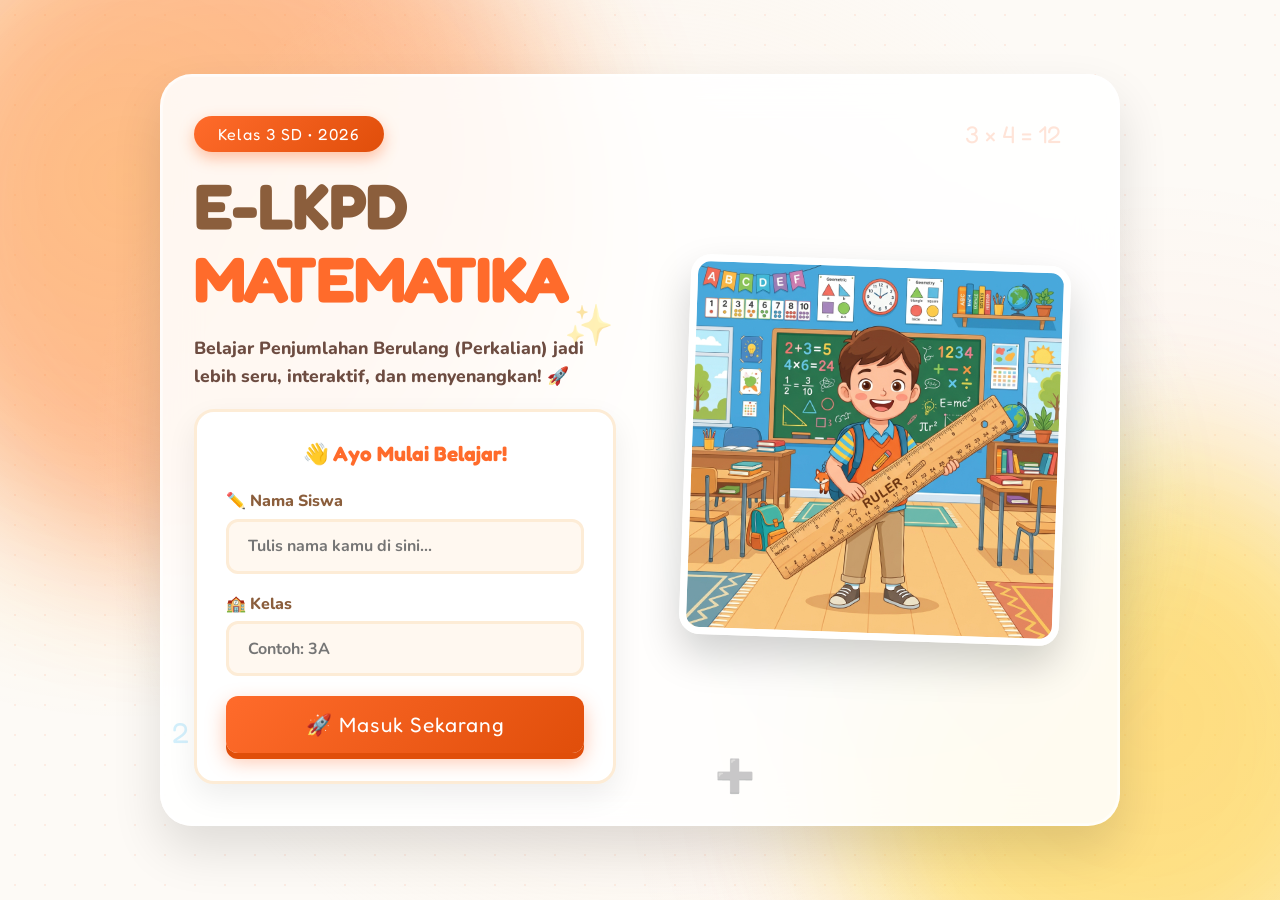
==== index.html @ 102d8553 "Add files via upload" ====
<!DOCTYPE html>
<html lang="id">
<head>
  <meta charset="UTF-8">
  <meta name="viewport" content="width=device-width, initial-scale=1.0">
  <title>E-LKPD Matematika – Penjumlahan Berulang | Kelas 3 SD</title>
  <meta name="description" content="E-LKPD Matematika interaktif untuk siswa kelas 3 SD. Materi Penjumlahan Berulang (Perkalian).">
  <link rel="stylesheet" href="css/style.css">
  <link rel="icon" href="data:image/svg+xml,<svg xmlns='http://www.w3.org/2000/svg' viewBox='0 0 100 100'><text y='.9em' font-size='90'>📚</text></svg>">
  <style>
    /* ===== INDEX-SPECIFIC STYLES ===== */
    body {
      background: #fdfaf6;
      overflow-x: hidden;
      margin: 0;
    }

    /* Dot pattern background */
    .bg-pattern {
      position: fixed;
      top: 0; left: 0; width: 100%; height: 100%;
      background-image: radial-gradient(#FF8C5A 1.5px, transparent 1.5px);
      background-size: 30px 30px;
      opacity: 0.12;
      z-index: -2;
    }

    /* Soft color blobs */
    .bg-blobs {
      position: fixed;
      top: 0; left: 0; width: 100%; height: 100%;
      z-index: -1;
      overflow: hidden;
      pointer-events: none;
    }
    .blob {
      position: absolute;
      border-radius: 50%;
      filter: blur(70px);
      opacity: 0.45;
      animation: blobPulse 10s ease-in-out infinite alternate;
    }
    @keyframes blobPulse {
      0%   { transform: scale(1) translate(0, 0); }
      100% { transform: scale(1.12) translate(15px, -15px); }
    }
    .blob-1 { top: -15%; left: -10%; width: 55vw; height: 55vw; background: #FF6B2B; }
    .blob-2 { bottom: -15%; right: -10%; width: 45vw; height: 45vw; background: #FFD60A; animation-delay: -5s; }
    .blob-3 { top: 35%; left: 55%; width: 30vw; height: 30vw; background: #4FC3F7; opacity: 0.25; animation-duration: 14s; }

    /* ===== LAYOUT ===== */
    .hero-container {
      display: flex;
      align-items: center;
      justify-content: center;
      min-height: 100vh;
      padding: 1.5rem 1rem;
    }

    /* Glass card — 2 columns on large, 1 column on mobile */
    .glass-card {
      background: rgba(255, 255, 255, 0.88);
      backdrop-filter: blur(18px);
      -webkit-backdrop-filter: blur(18px);
      border: 2px solid rgba(255, 255, 255, 0.65);
      border-radius: 32px;
      box-shadow: 0 24px 50px rgba(0,0,0,0.12), inset 0 0 0 1px rgba(255,255,255,0.5);
      padding: 2.5rem 2rem;
      max-width: 960px;
      width: 100%;
      display: grid;
      grid-template-columns: 1fr 1fr;
      gap: 3rem;
      align-items: center;
      position: relative;
      overflow: hidden;
    }

    /* Switch to single column on tablets and phones */
    @media (max-width: 768px) {
      .glass-card {
        grid-template-columns: 1fr;
        gap: 2rem;
        padding: 2rem 1.5rem;
        border-radius: 24px;
      }
      /* Show image first on mobile? No — keep text first */
      .hero-image-wrapper { order: -1; }
    }

    @media (max-width: 480px) {
      .glass-card {
        padding: 1.5rem 1.2rem;
        border-radius: 20px;
        gap: 1.5rem;
      }
      .hero-container { padding: 1rem 0.75rem; }
    }

    /* ===== HERO TEXT SIDE ===== */
    .hero-text {
      display: flex;
      flex-direction: column;
      gap: 1.2rem;
      z-index: 2;
    }

    .badge {
      align-self: flex-start;
      background: linear-gradient(135deg, var(--orange-primary), var(--orange-dark));
      color: white;
      font-family: 'Fredoka One', cursive;
      font-size: 1rem;
      padding: 0.5rem 1.5rem;
      border-radius: 50px;
      box-shadow: 0 6px 15px rgba(255,107,43,0.4);
      animation: floatBadge 3s ease-in-out infinite;
      letter-spacing: 1px;
    }

    @keyframes floatBadge {
      0%, 100% { transform: translateY(0); }
      50% { transform: translateY(-5px); }
    }

    .main-title {
      font-family: 'Fredoka One', cursive;
      font-size: clamp(2.4rem, 5vw, 4rem);
      line-height: 1.1;
      color: var(--brown);
      margin: 0;
      letter-spacing: -1px;
    }

    .main-title span {
      color: var(--orange-primary);
      display: block;
      margin-top: 0.2rem;
    }

    .subtitle {
      font-weight: 800;
      color: var(--text-medium);
      font-size: clamp(0.9rem, 2.5vw, 1.1rem);
      line-height: 1.6;
    }

    /* ===== FORM ===== */
    .hero-form {
      background: white;
      padding: 1.8rem;
      border-radius: 20px;
      box-shadow: 0 12px 30px rgba(0,0,0,0.07);
      border: 3px solid var(--cream-dark);
      z-index: 2;
      transition: transform 0.3s ease, box-shadow 0.3s ease;
    }

    @media (hover: hover) {
      .hero-form:hover {
        transform: translateY(-4px);
        box-shadow: 0 18px 40px rgba(0,0,0,0.1);
      }
    }

    .hero-form h3 {
      font-family: 'Fredoka One', cursive;
      color: var(--orange-primary);
      margin-bottom: 1.5rem;
      font-size: 1.3rem;
      text-align: center;
    }

    @media (max-width: 480px) {
      .hero-form { padding: 1.4rem; }
      .hero-form h3 { font-size: 1.15rem; margin-bottom: 1rem; }
    }

    /* ===== MASCOT IMAGE SIDE ===== */
    .hero-image-wrapper {
      position: relative;
      display: flex;
      justify-content: center;
      align-items: center;
      z-index: 1;
    }

    .mascot-img {
      width: 100%;
      max-width: 380px;
      border-radius: 20px;
      box-shadow: 0 20px 40px rgba(0,0,0,0.18);
      border: 7px solid white;
      transform: rotate(2deg);
      transition: all 0.4s cubic-bezier(0.175, 0.885, 0.32, 1.275);
      animation: floatMascot 6s ease-in-out infinite;
    }

    @media (hover: hover) {
      .mascot-img:hover {
        transform: rotate(0deg) scale(1.04);
        box-shadow: 0 24px 48px rgba(0,0,0,0.22);
      }
    }

    @media (max-width: 768px) {
      .mascot-img { max-width: 260px; }
    }

    @media (max-width: 480px) {
      .mascot-img { max-width: 200px; border-width: 5px; }
    }

    @keyframes floatMascot {
      0%, 100% { transform: translateY(0) rotate(2deg); }
      50% { transform: translateY(-16px) rotate(-1deg); }
    }

    /* Floating decorative math text inside card */
    .floating-math {
      position: absolute;
      font-family: 'Fredoka One', cursive;
      color: rgba(255,107,43,0.18);
      pointer-events: none;
      z-index: 0;
      user-select: none;
    }
    .fm-1 { top: 6%; right: 6%; font-size: 1.5rem; animation: floatAround 8s infinite alternate; }
    .fm-2 { bottom: 10%; left: 1%; font-size: 1.8rem; animation: floatAround 10s infinite alternate-reverse; color: rgba(79,195,247,0.25); }
    .fm-3 { top: 30%; left: 42%; font-size: 2.5rem; color: rgba(255,214,10,0.35); animation: floatAround 12s infinite alternate; }
    .fm-4 { bottom: 4%; right: 38%; font-size: 2rem; color: rgba(206,147,216,0.35); animation: floatAround 9s infinite alternate-reverse; }

    @media (max-width: 480px) {
      .floating-math { display: none; }
    }
  </style>
</head>
<body>

<!-- Background elements -->
<div class="bg-pattern"></div>
<div class="bg-blobs">
  <div class="blob blob-1"></div>
  <div class="blob blob-2"></div>
  <div class="blob blob-3"></div>
</div>

<main class="hero-container">
  <div class="glass-card">
    <!-- Floating math decorations -->
    <div class="floating-math fm-1">3 × 4 = 12</div>
    <div class="floating-math fm-2">2 + 2 = 4</div>
    <div class="floating-math fm-3">✨</div>
    <div class="floating-math fm-4">➕</div>

    <!-- LEFT: Text + Form -->
    <div class="hero-text">
      <div class="badge">Kelas 3 SD • 2026</div>
      <h1 class="main-title">E-LKPD <span>MATEMATIKA</span></h1>
      <p class="subtitle">Belajar Penjumlahan Berulang (Perkalian) jadi lebih seru, interaktif, dan menyenangkan! 🚀</p>

      <div class="hero-form">
        <h3>👋 Ayo Mulai Belajar!</h3>
        <div class="form-group">
          <label for="input-nama">✏️ Nama Siswa</label>
          <input type="text" id="input-nama" placeholder="Tulis nama kamu di sini..."
            autocomplete="off" autocapitalize="words">
        </div>
        <div class="form-group">
          <label for="input-kelas">🏫 Kelas</label>
          <input type="text" id="input-kelas" placeholder="Contoh: 3A"
            autocomplete="off" autocapitalize="characters">
        </div>
        <button class="btn-start" id="btn-start">🚀 Masuk Sekarang</button>
      </div>
    </div>

    <!-- RIGHT: Mascot Image -->
    <div class="hero-image-wrapper">
      <img src="assets/images/mascot.png" alt="Ilustrasi Kelas Matematika" class="mascot-img"
        onerror="this.style.display='none'; this.parentElement.innerHTML='<div style=\'font-size:8rem;text-align:center;animation:floatMascot 6s ease-in-out infinite;\'>🧒</div>';">
    </div>
  </div>
</main>

<script src="js/shared.js"></script>
<script>
  document.addEventListener('DOMContentLoaded', () => {
    // Pre-fill if already visited
    const savedNama = localStorage.getItem('elkpd_nama');
    const savedKelas = localStorage.getItem('elkpd_kelas');
    if (savedNama) document.getElementById('input-nama').value = savedNama;
    if (savedKelas) document.getElementById('input-kelas').value = savedKelas;

    document.getElementById('btn-start').addEventListener('click', startLearning);

    ['input-nama', 'input-kelas'].forEach(id => {
      document.getElementById(id).addEventListener('keyup', (e) => {
        if (e.key === 'Enter') startLearning();
      });
    });
  });

  function startLearning() {
    const name  = document.getElementById('input-nama').value.trim();
    const kelas = document.getElementById('input-kelas').value.trim();

    if (!name || !kelas) {
      showToast('Isi nama dan kelas dulu ya! 😊', 'warning');
      const form = document.querySelector('.hero-form');
      form.style.animation = 'shake 0.4s ease';
      setTimeout(() => form.style.animation = '', 450);
      return;
    }

    localStorage.setItem('elkpd_nama',  name);
    localStorage.setItem('elkpd_kelas', kelas);

    showConfetti();

    const card = document.querySelector('.glass-card');
    card.style.transition = 'all 0.5s ease';
    card.style.transform  = 'scale(0.95)';
    card.style.opacity    = '0';

    setTimeout(() => { window.location.href = 'petunjuk.html'; }, 600);
  }
</script>
</body>
</html>
---- css/style.css ----
@import url('https://fonts.googleapis.com/css2?family=Nunito:wght@400;600;700;800;900&family=Fredoka+One&display=swap');

:root {
  --orange-primary: #FF6B2B;
  --orange-light: #FF8C5A;
  --orange-dark: #E04E0A;
  --yellow-bright: #FFD60A;
  --yellow-soft: #FFF3B0;
  --cream: #FFF8F0;
  --cream-dark: #FDECD6;
  --brown: #8B5E3C;
  --brown-light: #C49A6C;
  --green-correct: #4CAF50;
  --green-light: #E8F5E9;
  --red-wrong: #F44336;
  --red-light: #FFEBEE;
  --blue-accent: #4FC3F7;
  --purple-accent: #CE93D8;
  --text-dark: #3D2B1F;
  --text-medium: #6D4C41;
  --shadow-orange: 0 4px 20px rgba(255, 107, 43, 0.3);
  --shadow-card: 0 6px 30px rgba(61, 43, 31, 0.12);
  --radius-xl: 24px;
  --radius-lg: 18px;
  --radius-md: 12px;
  --radius-sm: 8px;
}

* {
  margin: 0;
  padding: 0;
  box-sizing: border-box;
}

html {
  scroll-behavior: smooth;
  -webkit-text-size-adjust: 100%;
}

body {
  font-family: 'Nunito', sans-serif;
  background-color: var(--cream);
  color: var(--text-dark);
  min-height: 100vh;
  overflow-x: hidden;
}

/* ========== BACKGROUND DECORATIONS ========== */
body::before {
  content: '';
  position: fixed;
  top: 0; left: 0; right: 0; bottom: 0;
  background:
    radial-gradient(circle at 10% 20%, rgba(255,214,10,0.15) 0%, transparent 40%),
    radial-gradient(circle at 90% 80%, rgba(255,107,43,0.1) 0%, transparent 40%),
    radial-gradient(circle at 50% 50%, rgba(253,236,214,0.5) 0%, transparent 70%);
  pointer-events: none;
  z-index: 0;
}

/* ========== FLOATING DECORATIONS ========== */
.float-deco {
  position: fixed;
  pointer-events: none;
  z-index: 0;
  font-size: 2rem;
  opacity: 0.08;
  animation: floatAround 8s ease-in-out infinite;
}

.float-deco:nth-child(1) { top: 5%; left: 5%; animation-delay: 0s; font-size: 2.5rem; }
.float-deco:nth-child(2) { top: 15%; right: 8%; animation-delay: 1s; font-size: 2rem; }
.float-deco:nth-child(3) { top: 50%; left: 2%; animation-delay: 2s; font-size: 1.8rem; }
.float-deco:nth-child(4) { bottom: 20%; right: 5%; animation-delay: 3s; font-size: 2.5rem; }
.float-deco:nth-child(5) { bottom: 10%; left: 10%; animation-delay: 1.5s; font-size: 2rem; }
.float-deco:nth-child(6) { top: 35%; right: 3%; animation-delay: 2.5s; font-size: 1.8rem; }

@media (max-width: 480px) {
  .float-deco { display: none; }
}

@keyframes floatAround {
  0%, 100% { transform: translateY(0) rotate(0deg); }
  33% { transform: translateY(-15px) rotate(5deg); }
  66% { transform: translateY(8px) rotate(-3deg); }
}

@keyframes fadeSlideIn {
  from { opacity: 0; transform: translateY(20px); }
  to { opacity: 1; transform: translateY(0); }
}

/* ========== COVER SCREEN ========== */
#cover {
  display: flex;
  flex-direction: column;
  align-items: center;
  justify-content: center;
  min-height: 100vh;
  padding: 2rem;
  background: linear-gradient(135deg, #FFF8F0 0%, #FDECD6 50%, #FFE0C2 100%);
}

.cover-wrapper {
  text-align: center;
  max-width: 500px;
  width: 100%;
}

.cover-badge {
  display: inline-block;
  background: var(--orange-primary);
  color: white;
  font-family: 'Fredoka One', cursive;
  font-size: 1rem;
  padding: 0.4rem 1.5rem;
  border-radius: 50px;
  margin-bottom: 1rem;
  letter-spacing: 1px;
  box-shadow: var(--shadow-orange);
  animation: bounce 2s ease-in-out infinite;
}

@keyframes bounce {
  0%, 100% { transform: translateY(0); }
  50% { transform: translateY(-8px); }
}

.cover-title-container {
  margin-bottom: 1.5rem;
  position: relative;
}

.cover-elkpd {
  font-family: 'Fredoka One', cursive;
  font-size: clamp(3rem, 12vw, 6rem);
  color: var(--brown);
  text-shadow: 4px 4px 0 var(--brown-light), 6px 6px 0 rgba(139,94,60,0.2);
  line-height: 1;
  display: block;
}

.cover-matematika {
  font-family: 'Fredoka One', cursive;
  font-size: clamp(1.8rem, 7vw, 3.5rem);
  color: var(--orange-primary);
  text-shadow: 3px 3px 0 var(--orange-dark);
  display: block;
  margin-top: -0.3em;
}

.cover-subtitle {
  display: inline-block;
  background: var(--orange-primary);
  color: white;
  font-weight: 800;
  font-size: clamp(0.9rem, 3vw, 1.1rem);
  padding: 0.5rem 1.5rem;
  border-radius: 50px;
  margin-top: 0.5rem;
  box-shadow: 0 4px 0 var(--orange-dark);
}

.cover-mascot {
  font-size: 6rem;
  margin: 1.5rem 0;
  display: block;
  filter: drop-shadow(0 8px 12px rgba(0,0,0,0.15));
  animation: mascotBob 3s ease-in-out infinite;
}

@keyframes mascotBob {
  0%, 100% { transform: translateY(0) rotate(-2deg); }
  50% { transform: translateY(-12px) rotate(2deg); }
}

.cover-form-card {
  background: white;
  border-radius: var(--radius-xl);
  padding: 2rem;
  box-shadow: var(--shadow-card), 0 0 0 4px var(--cream-dark);
  margin-top: 1rem;
}

.form-group {
  margin-bottom: 1.2rem;
  text-align: left;
}

.form-group label {
  display: flex;
  align-items: center;
  gap: 0.5rem;
  font-weight: 800;
  color: var(--brown);
  margin-bottom: 0.4rem;
  font-size: 1rem;
}

.form-group input {
  width: 100%;
  padding: 0.85rem 1.2rem;
  border: 3px solid var(--cream-dark);
  border-radius: var(--radius-md);
  font-family: 'Nunito', sans-serif;
  font-size: 1rem;
  font-weight: 700;
  color: var(--text-dark);
  background: var(--cream);
  transition: all 0.3s ease;
  outline: none;
  -webkit-appearance: none;
  appearance: none;
}

.form-group input:focus {
  border-color: var(--orange-primary);
  background: white;
  box-shadow: 0 0 0 4px rgba(255,107,43,0.15);
}

.btn-start {
  width: 100%;
  padding: 1rem 2rem;
  background: linear-gradient(135deg, var(--orange-primary), var(--orange-dark));
  color: white;
  font-family: 'Fredoka One', cursive;
  font-size: 1.3rem;
  border: none;
  border-radius: var(--radius-md);
  cursor: pointer;
  transition: all 0.3s ease;
  box-shadow: 0 6px 0 var(--orange-dark), 0 8px 20px rgba(255,107,43,0.4);
  letter-spacing: 1px;
  position: relative;
  top: 0;
  -webkit-tap-highlight-color: transparent;
  touch-action: manipulation;
}

.btn-start:hover, .btn-start:active {
  top: 3px;
  box-shadow: 0 3px 0 var(--orange-dark), 0 5px 15px rgba(255,107,43,0.4);
}

/* ========== NAVIGATION BAR ========== */
.navbar {
  display: flex;
  background: white;
  padding: 0.7rem 1rem;
  box-shadow: 0 4px 20px rgba(0,0,0,0.08);
  position: sticky;
  top: 0;
  z-index: 100;
  border-bottom: 3px solid var(--cream-dark);
  align-items: center;
  gap: 0.4rem;
  flex-wrap: wrap;
  justify-content: center;
}

.nav-brand {
  font-family: 'Fredoka One', cursive;
  color: var(--orange-primary);
  font-size: 1.2rem;
  margin-right: auto;
  display: flex;
  align-items: center;
  gap: 0.4rem;
  text-decoration: none;
  flex-shrink: 0;
}

.nav-btn {
  padding: 0.45rem 0.9rem;
  background: var(--cream);
  color: var(--brown);
  border: 2px solid var(--cream-dark);
  border-radius: 50px;
  font-family: 'Nunito', sans-serif;
  font-weight: 800;
  font-size: 0.8rem;
  cursor: pointer;
  transition: all 0.25s ease;
  display: flex;
  align-items: center;
  gap: 0.2rem;
  text-decoration: none;
  white-space: nowrap;
  -webkit-tap-highlight-color: transparent;
  touch-action: manipulation;
}

.nav-btn:hover, .nav-btn.active {
  background: var(--orange-primary);
  color: white;
  border-color: var(--orange-primary);
  box-shadow: 0 3px 12px rgba(255,107,43,0.3);
  transform: translateY(-2px);
}

/* Mobile nav: scrollable horizontal strip */
@media (max-width: 640px) {
  .navbar {
    flex-wrap: nowrap;
    overflow-x: auto;
    justify-content: flex-start;
    padding: 0.6rem 0.8rem;
    gap: 0.4rem;
    -webkit-overflow-scrolling: touch;
    scrollbar-width: none;
  }
  .navbar::-webkit-scrollbar { display: none; }
  .nav-brand { font-size: 1rem; }
  .nav-btn { font-size: 0.75rem; padding: 0.4rem 0.7rem; }
}

/* ========== STUDENT INFO BAR ========== */
.student-info-bar {
  display: flex;
  align-items: center;
  justify-content: center;
  gap: 0.6rem;
  padding: 0.5rem 1rem;
  background: var(--cream-dark);
  font-weight: 800;
  font-size: 0.85rem;
  color: var(--brown);
  flex-wrap: wrap;
  text-align: center;
}

.student-info-bar span { display: flex; align-items: center; gap: 0.3rem; }

@media (max-width: 480px) {
  .student-info-bar { font-size: 0.75rem; gap: 0.4rem; padding: 0.4rem 0.8rem; }
  /* Hide the pipe separators on very small screens */
  .student-info-bar > span:nth-child(2),
  .student-info-bar > span:nth-child(4) { display: none; }
}

/* ========== PAGE LAYOUT ========== */
.page-content {
  position: relative;
  z-index: 1;
  animation: fadeSlideIn 0.5s ease;
}

.page-container {
  max-width: 900px;
  margin: 0 auto;
  padding: 1.5rem 1rem;
}

.page-header {
  text-align: center;
  margin-bottom: 2rem;
  padding: 1.8rem 1.5rem;
  background: linear-gradient(135deg, var(--orange-primary), var(--orange-light));
  border-radius: var(--radius-xl);
  color: white;
  box-shadow: var(--shadow-orange);
  position: relative;
  overflow: hidden;
}

.page-header::before {
  content: '';
  position: absolute;
  top: -30px; right: -30px;
  width: 150px; height: 150px;
  background: rgba(255,255,255,0.1);
  border-radius: 50%;
}

.page-header::after {
  content: '';
  position: absolute;
  bottom: -40px; left: -20px;
  width: 120px; height: 120px;
  background: rgba(255,255,255,0.08);
  border-radius: 50%;
}

.page-header h1 {
  font-family: 'Fredoka One', cursive;
  font-size: clamp(1.3rem, 4vw, 2rem);
  text-shadow: 2px 2px 0 rgba(0,0,0,0.15);
  position: relative;
  z-index: 1;
}

.page-header .header-icon {
  font-size: 2.5rem;
  display: block;
  margin-bottom: 0.5rem;
  position: relative;
  z-index: 1;
}

/* ========== CARDS ========== */
.card {
  background: white;
  border-radius: var(--radius-xl);
  padding: 1.5rem;
  margin-bottom: 1.2rem;
  box-shadow: var(--shadow-card);
  border: 2px solid var(--cream-dark);
  position: relative;
  overflow: hidden;
}

.card-title {
  font-family: 'Fredoka One', cursive;
  font-size: 1.2rem;
  color: var(--orange-primary);
  margin-bottom: 1rem;
  display: flex;
  align-items: center;
  gap: 0.5rem;
}

/* ========== PETUNJUK SECTION ========== */
.petunjuk-list {
  list-style: none;
  display: flex;
  flex-direction: column;
  gap: 0.7rem;
}

.petunjuk-list li {
  display: flex;
  align-items: flex-start;
  gap: 0.8rem;
  padding: 0.8rem 1rem;
  background: var(--cream);
  border-radius: var(--radius-md);
  border-left: 4px solid var(--orange-primary);
  font-weight: 700;
  font-size: 0.9rem;
  line-height: 1.5;
}

.petunjuk-num {
  background: var(--orange-primary);
  color: white;
  width: 28px;
  height: 28px;
  border-radius: 50%;
  display: flex;
  align-items: center;
  justify-content: center;
  font-weight: 900;
  font-size: 0.85rem;
  flex-shrink: 0;
}

.cp-box {
  background: linear-gradient(135deg, #FFF3B0, #FDECD6);
  border: 3px solid var(--yellow-bright);
  border-radius: var(--radius-xl);
  padding: 1.5rem;
  margin-bottom: 1.5rem;
}

.tp-list {
  list-style: none;
  display: flex;
  flex-direction: column;
  gap: 0.7rem;
  margin-top: 0.8rem;
}

.tp-list li {
  display: flex;
  align-items: center;
  gap: 0.7rem;
  font-weight: 700;
  font-size: 0.9rem;
  padding: 0.6rem 0.8rem;
  background: white;
  border-radius: var(--radius-md);
  box-shadow: 0 2px 8px rgba(0,0,0,0.05);
}

/* ========== MATERI SECTION ========== */
.materi-explain {
  text-align: center;
  padding: 1.5rem;
  background: linear-gradient(135deg, var(--cream), var(--cream-dark));
  border-radius: var(--radius-xl);
  margin-bottom: 1.5rem;
}

.materi-explain p {
  font-size: 0.95rem;
  line-height: 1.7;
  font-weight: 600;
  color: var(--text-medium);
  margin-bottom: 1rem;
}

.contoh-grid {
  display: grid;
  grid-template-columns: 1fr 1fr;
  gap: 1rem;
  margin-top: 1.5rem;
}

@media (max-width: 560px) {
  .contoh-grid { grid-template-columns: 1fr; }
}

.contoh-card {
  background: white;
  border-radius: var(--radius-lg);
  padding: 1rem;
  box-shadow: var(--shadow-card);
  border: 2px solid var(--cream-dark);
  text-align: center;
}

.contoh-label {
  background: var(--orange-primary);
  color: white;
  font-family: 'Fredoka One', cursive;
  font-size: 0.9rem;
  padding: 0.3rem 1rem;
  border-radius: 50px;
  display: inline-block;
  margin-bottom: 0.8rem;
}

.fruit-groups {
  display: flex;
  justify-content: center;
  gap: 0.4rem;
  margin: 0.8rem 0;
  flex-wrap: wrap;
}

.fruit-group {
  background: var(--cream);
  border: 2px solid var(--cream-dark);
  border-radius: var(--radius-sm);
  padding: 0.4rem 0.5rem;
  font-size: 1.2rem;
  text-align: center;
}

.fruit-count {
  font-size: 0.65rem;
  font-weight: 800;
  color: var(--brown);
  display: block;
  margin-top: 0.2rem;
}

.math-chain {
  font-family: 'Fredoka One', cursive;
  font-size: 1rem;
  color: var(--orange-primary);
  margin-top: 0.5rem;
  display: flex;
  flex-direction: column;
  gap: 0.3rem;
}

.math-result {
  background: var(--yellow-bright);
  color: var(--text-dark);
  padding: 0.3rem 0.8rem;
  border-radius: var(--radius-sm);
  font-size: 1.1rem;
  display: inline-block;
  box-shadow: 0 3px 0 #e6c200;
}

.rumus-box {
  background: linear-gradient(135deg, var(--orange-primary), var(--orange-dark));
  color: white;
  border-radius: var(--radius-lg);
  padding: 1.2rem;
  text-align: center;
  margin-top: 1.5rem;
  box-shadow: var(--shadow-orange);
}

.rumus-box p { font-weight: 700; margin-bottom: 0.5rem; font-size: 0.95rem; }
.rumus-formula {
  font-family: 'Fredoka One', cursive;
  font-size: clamp(1.1rem, 4vw, 1.4rem);
  letter-spacing: 1px;
}

.video-container {
  position: relative;
  padding-bottom: 56.25%;
  height: 0;
  border-radius: var(--radius-lg);
  overflow: hidden;
  box-shadow: var(--shadow-card);
  margin-top: 1rem;
}

.video-container iframe {
  position: absolute;
  top: 0; left: 0;
  width: 100%; height: 100%;
  border: none;
}

.video-placeholder {
  position: absolute;
  top: 0; left: 0; right: 0; bottom: 0;
  background: linear-gradient(135deg, #1a1a2e, #16213e);
  display: flex;
  flex-direction: column;
  align-items: center;
  justify-content: center;
  color: white;
  gap: 1rem;
}

.video-placeholder .play-btn {
  width: 70px; height: 70px;
  background: #FF0000;
  border-radius: 50%;
  display: flex;
  align-items: center;
  justify-content: center;
  font-size: 1.8rem;
  cursor: pointer;
  transition: transform 0.2s;
  box-shadow: 0 4px 20px rgba(255,0,0,0.4);
}

.video-placeholder .play-btn:hover { transform: scale(1.1); }
.video-placeholder p { font-weight: 700; font-size: 0.9rem; opacity: 0.9; text-align: center; padding: 0 1rem; }

/* ========== LATIHAN SOAL ========== */

/* Fill in blanks */
.soal-header {
  display: flex;
  align-items: center;
  gap: 0.8rem;
  margin-bottom: 1.2rem;
  flex-wrap: wrap;
}

.soal-badge {
  background: linear-gradient(135deg, var(--orange-primary), var(--orange-dark));
  color: white;
  font-family: 'Fredoka One', cursive;
  font-size: 0.9rem;
  padding: 0.35rem 1rem;
  border-radius: 50px;
  box-shadow: 0 3px 0 var(--orange-dark);
  flex-shrink: 0;
}

.fill-grid {
  display: grid;
  grid-template-columns: repeat(auto-fill, minmax(250px, 1fr));
  gap: 1rem;
  margin-bottom: 1.2rem;
}

@media (max-width: 560px) {
  .fill-grid { grid-template-columns: 1fr; }
}

.fill-item {
  background: var(--cream);
  border: 2px solid var(--cream-dark);
  border-radius: var(--radius-lg);
  padding: 1rem;
  display: flex;
  flex-direction: column;
  gap: 0.7rem;
  transition: all 0.3s ease;
}

.fill-item.correct-item {
  background: var(--green-light);
  border-color: var(--green-correct);
}

.fill-item.wrong-item {
  background: var(--red-light);
  border-color: var(--red-wrong);
  animation: shake 0.4s ease;
}

.fruit-display {
  font-size: 1.5rem;
  text-align: center;
  letter-spacing: 3px;
  min-height: 2.2rem;
}

.addition-row {
  display: flex;
  align-items: center;
  justify-content: center;
  gap: 0.3rem;
  flex-wrap: wrap;
  font-family: 'Fredoka One', cursive;
  font-size: 1rem;
  color: var(--orange-primary);
}

.fill-input {
  width: 48px;
  padding: 0.3rem;
  text-align: center;
  border: 3px solid var(--orange-light);
  border-radius: var(--radius-sm);
  font-family: 'Fredoka One', cursive;
  font-size: 1rem;
  color: var(--orange-dark);
  background: white;
  outline: none;
  transition: all 0.2s;
  -webkit-appearance: none;
  appearance: none;
}

.fill-input:focus {
  border-color: var(--orange-primary);
  box-shadow: 0 0 0 3px rgba(255,107,43,0.2);
  transform: scale(1.05);
}

.fill-input.correct-input { border-color: var(--green-correct); background: var(--green-light); }
.fill-input.wrong-input { border-color: var(--red-wrong); background: var(--red-light); }

.multiply-row {
  display: flex;
  align-items: center;
  justify-content: center;
  gap: 0.3rem;
  font-family: 'Fredoka One', cursive;
  font-size: 1.1rem;
  color: var(--brown);
  padding-top: 0.5rem;
  border-top: 2px dashed var(--cream-dark);
}

.feedback-icon {
  font-size: 1.2rem;
  text-align: center;
  min-height: 1.2rem;
  font-weight: 800;
}

/* ========== TABLE EXERCISE ========== */
.table-wrapper {
  overflow-x: auto;
  border-radius: var(--radius-lg);
  box-shadow: var(--shadow-card);
  -webkit-overflow-scrolling: touch;
}

.latihan-table {
  width: 100%;
  min-width: 500px;
  border-collapse: collapse;
  font-family: 'Nunito', sans-serif;
}

.latihan-table th {
  background: linear-gradient(135deg, var(--orange-primary), var(--orange-dark));
  color: white;
  padding: 0.8rem 0.6rem;
  font-family: 'Fredoka One', cursive;
  font-size: 0.85rem;
  text-align: center;
  letter-spacing: 0.5px;
}

.latihan-table th:first-child { border-radius: var(--radius-md) 0 0 0; }
.latihan-table th:last-child { border-radius: 0 var(--radius-md) 0 0; }

.latihan-table td {
  padding: 0.6rem 0.5rem;
  border: 2px solid var(--cream-dark);
  text-align: center;
  background: white;
  font-weight: 700;
  font-size: 0.85rem;
}

.latihan-table tr:nth-child(even) td { background: var(--cream); }
.latihan-table tr:hover td { background: rgba(255,107,43,0.05); }

.symbol-cell {
  font-size: 1.2rem;
  letter-spacing: 2px;
  white-space: pre-line;
}

.given-cell {
  color: var(--orange-primary);
  font-family: 'Fredoka One', cursive;
  font-size: 0.9rem;
}

.table-input {
  width: 100%;
  min-width: 80px;
  padding: 0.4rem;
  border: 2px solid var(--orange-light);
  border-radius: var(--radius-sm);
  font-family: 'Nunito', sans-serif;
  font-size: 0.8rem;
  font-weight: 700;
  text-align: center;
  color: var(--text-dark);
  background: white;
  outline: none;
  transition: all 0.2s;
  -webkit-appearance: none;
  appearance: none;
}

.table-input:focus {
  border-color: var(--orange-primary);
  box-shadow: 0 0 0 3px rgba(255,107,43,0.15);
}

.table-input.correct-input { border-color: var(--green-correct); background: var(--green-light); color: #2e7d32; }
.table-input.wrong-input { border-color: var(--red-wrong); background: var(--red-light); color: #c62828; animation: shake 0.4s; }

/* ========== DRAG AND DROP GAME ========== */
.dnd-instructions {
  background: linear-gradient(135deg, var(--yellow-soft), var(--cream-dark));
  border: 2px dashed var(--yellow-bright);
  border-radius: var(--radius-md);
  padding: 0.9rem;
  text-align: center;
  font-weight: 700;
  color: var(--brown);
  margin-bottom: 1.2rem;
  font-size: 0.9rem;
  line-height: 1.5;
}

.dnd-game-area {
  display: flex;
  flex-direction: column;
  gap: 1.5rem;
}

.dropzone-grid {
  display: grid;
  grid-template-columns: repeat(auto-fill, minmax(150px, 1fr));
  gap: 0.8rem;
}

@media (max-width: 480px) {
  .dropzone-grid { grid-template-columns: 1fr 1fr; }
}

.dropzone-card {
  background: white;
  border: 3px dashed var(--cream-dark);
  border-radius: var(--radius-lg);
  padding: 1rem;
  text-align: center;
  transition: all 0.3s ease;
  min-height: 140px;
  display: flex;
  flex-direction: column;
  align-items: center;
  justify-content: space-between;
  gap: 0.6rem;
  position: relative;
  cursor: pointer;
  -webkit-tap-highlight-color: transparent;
}

.dropzone-card.drag-over {
  border-color: var(--orange-primary);
  background: rgba(255,107,43,0.05);
  transform: scale(1.02);
  box-shadow: 0 0 0 4px rgba(255,107,43,0.2);
}

.dropzone-card.tap-target {
  border-color: var(--orange-primary);
  background: rgba(255,107,43,0.08);
  box-shadow: 0 0 0 3px rgba(255,107,43,0.25);
}

.dropzone-card.correct-drop {
  border-color: var(--green-correct);
  background: var(--green-light);
  border-style: solid;
}

.dropzone-card.wrong-drop {
  border-color: var(--red-wrong);
  background: var(--red-light);
  animation: shake 0.4s;
}

.dropzone-visual {
  font-size: 1.3rem;
  line-height: 1.4;
  white-space: pre-line;
}

.dropzone-desc {
  font-size: 0.7rem;
  font-weight: 700;
  color: var(--text-medium);
  line-height: 1.3;
}

.dropzone-slot {
  width: 100%;
  min-height: 42px;
  border: 2px dashed var(--orange-light);
  border-radius: var(--radius-sm);
  display: flex;
  align-items: center;
  justify-content: center;
  font-family: 'Fredoka One', cursive;
  font-size: 0.8rem;
  color: var(--orange-light);
  transition: all 0.2s;
}

.dropzone-slot.filled {
  background: var(--orange-primary);
  color: white;
  border-style: solid;
  border-color: var(--orange-dark);
  font-size: 0.95rem;
}

.draggable-pool {
  display: flex;
  flex-wrap: wrap;
  gap: 0.7rem;
  justify-content: center;
  padding: 1rem;
  background: var(--cream);
  border-radius: var(--radius-lg);
  border: 2px solid var(--cream-dark);
}

.draggable-chip {
  background: linear-gradient(135deg, var(--orange-primary), var(--orange-dark));
  color: white;
  font-family: 'Fredoka One', cursive;
  font-size: 1rem;
  padding: 0.6rem 1.2rem;
  border-radius: 50px;
  cursor: grab;
  transition: all 0.25s ease;
  box-shadow: 0 4px 0 var(--orange-dark), 0 6px 15px rgba(255,107,43,0.3);
  user-select: none;
  position: relative;
  top: 0;
  -webkit-tap-highlight-color: transparent;
  touch-action: manipulation;
}

.draggable-chip:hover {
  transform: translateY(-3px) scale(1.05);
  box-shadow: 0 7px 0 var(--orange-dark), 0 9px 20px rgba(255,107,43,0.4);
}

.draggable-chip.selected {
  background: linear-gradient(135deg, var(--yellow-bright), #e6c200);
  color: var(--text-dark);
  transform: scale(1.08);
  box-shadow: 0 0 0 3px var(--orange-primary), 0 6px 20px rgba(255,214,10,0.5);
}

.draggable-chip:active, .draggable-chip.dragging {
  cursor: grabbing;
  opacity: 0.7;
  transform: scale(0.95) rotate(3deg);
}

.draggable-chip.used {
  opacity: 0.3;
  cursor: not-allowed;
  pointer-events: none;
}

/* ========== BUTTONS ========== */
.btn {
  padding: 0.75rem 1.8rem;
  border: none;
  border-radius: 50px;
  font-family: 'Nunito', sans-serif;
  font-weight: 800;
  font-size: 0.95rem;
  cursor: pointer;
  transition: all 0.25s ease;
  display: inline-flex;
  align-items: center;
  gap: 0.5rem;
  text-decoration: none;
  -webkit-tap-highlight-color: transparent;
  touch-action: manipulation;
}

.btn-primary {
  background: linear-gradient(135deg, var(--orange-primary), var(--orange-dark));
  color: white;
  box-shadow: 0 4px 0 var(--orange-dark), var(--shadow-orange);
  position: relative;
  top: 0;
}

.btn-primary:hover, .btn-primary:active {
  top: 2px;
  box-shadow: 0 2px 0 var(--orange-dark), 0 4px 12px rgba(255,107,43,0.3);
}

.btn-secondary {
  background: white;
  color: var(--orange-primary);
  border: 2px solid var(--orange-primary);
  box-shadow: var(--shadow-card);
}

.btn-secondary:hover, .btn-secondary:active {
  background: var(--orange-primary);
  color: white;
}

.btn-success {
  background: linear-gradient(135deg, #4CAF50, #388E3C);
  color: white;
  box-shadow: 0 4px 0 #2e7d32;
}

.btn-group {
  display: flex;
  gap: 0.7rem;
  flex-wrap: wrap;
  justify-content: center;
  margin-top: 1rem;
}

@media (max-width: 400px) {
  .btn { font-size: 0.85rem; padding: 0.7rem 1.2rem; }
  .btn-group { gap: 0.5rem; }
}

/* ========== SCORE DISPLAY ========== */
.score-bar {
  display: flex;
  align-items: center;
  gap: 0.8rem;
  padding: 0.9rem 1.2rem;
  background: white;
  border-radius: var(--radius-lg);
  box-shadow: var(--shadow-card);
  margin-bottom: 1.2rem;
  flex-wrap: wrap;
}

.score-item {
  display: flex;
  align-items: center;
  gap: 0.4rem;
  font-weight: 800;
  font-size: 0.85rem;
  color: var(--text-medium);
}

.score-num {
  font-family: 'Fredoka One', cursive;
  font-size: 1.2rem;
  color: var(--orange-primary);
}

/* ========== REFLEKSI ========== */
.refleksi-intro {
  text-align: center;
  padding: 0.8rem;
  font-weight: 700;
  color: var(--text-medium);
  margin-bottom: 1.2rem;
  font-size: 0.9rem;
  line-height: 1.6;
}

.refleksi-table-wrapper {
  overflow-x: auto;
  border-radius: var(--radius-xl);
  box-shadow: var(--shadow-card);
  -webkit-overflow-scrolling: touch;
}

.refleksi-table {
  width: 100%;
  min-width: 400px;
  border-collapse: collapse;
}

.refleksi-table th {
  background: linear-gradient(135deg, var(--orange-primary), var(--orange-dark));
  color: white;
  padding: 0.8rem 0.6rem;
  font-family: 'Fredoka One', cursive;
  font-size: 0.9rem;
}

.refleksi-table th:first-child { border-radius: var(--radius-lg) 0 0 0; }
.refleksi-table th:last-child { border-radius: 0 var(--radius-lg) 0 0; }

.refleksi-table td {
  padding: 0.7rem 0.6rem;
  border: 2px solid var(--cream-dark);
  background: white;
  vertical-align: middle;
  font-weight: 700;
  font-size: 0.85rem;
}

.refleksi-table tr:nth-child(even) td { background: var(--cream); }

.star-rating {
  display: flex;
  gap: 0.2rem;
  justify-content: center;
}

.star {
  font-size: 1.6rem;
  cursor: pointer;
  color: #ccc;
  transition: all 0.2s ease;
  filter: grayscale(1);
  -webkit-tap-highlight-color: transparent;
  touch-action: manipulation;
}

.star.active, .star:hover {
  color: var(--yellow-bright);
  filter: grayscale(0);
  transform: scale(1.2);
  text-shadow: 0 0 10px rgba(255,214,10,0.6);
}

.star:hover ~ .star {
  color: #ccc;
  filter: grayscale(1);
  transform: scale(1);
}

.refleksi-table tr:hover .star:not(.active) { color: #FFE082; filter: grayscale(0.5); }

.refleksi-emoji {
  font-size: 1.3rem;
  text-align: center;
}

.refleksi-stmt {
  font-size: 0.85rem;
  line-height: 1.4;
}

.motivasi-box {
  background: linear-gradient(135deg, var(--yellow-soft), var(--cream-dark));
  border: 3px solid var(--yellow-bright);
  border-radius: var(--radius-xl);
  padding: 1.5rem;
  text-align: center;
  margin-top: 1.5rem;
}

.motivasi-box .star-big { font-size: 2.2rem; }
.motivasi-box p {
  font-family: 'Fredoka One', cursive;
  font-size: clamp(1rem, 3.5vw, 1.3rem);
  color: var(--brown);
  margin-top: 0.5rem;
}

/* ========== IDENTITAS ========== */
.identitas-card {
  background: white;
  border-radius: var(--radius-xl);
  padding: 1.5rem;
  box-shadow: var(--shadow-card);
  border-top: 6px solid var(--orange-primary);
}

.dev-list {
  list-style: none;
  display: flex;
  flex-direction: column;
  gap: 0.5rem;
  margin: 1rem 0;
}

.dev-list li {
  display: flex;
  align-items: center;
  gap: 0.8rem;
  padding: 0.6rem 1rem;
  background: var(--cream);
  border-radius: var(--radius-md);
  font-weight: 700;
  font-size: 0.9rem;
}

.dev-num {
  background: var(--orange-primary);
  color: white;
  width: 26px;
  height: 26px;
  border-radius: 50%;
  display: flex;
  align-items: center;
  justify-content: center;
  font-size: 0.8rem;
  font-weight: 900;
  flex-shrink: 0;
}

.info-grid {
  display: grid;
  grid-template-columns: 1fr 1fr;
  gap: 0.8rem;
  margin-top: 1rem;
}

@media (max-width: 500px) {
  .info-grid { grid-template-columns: 1fr; }
}

.info-item {
  display: flex;
  flex-direction: column;
  gap: 0.2rem;
  padding: 0.8rem;
  background: var(--cream);
  border-radius: var(--radius-md);
}

.info-label {
  font-size: 0.7rem;
  color: var(--brown-light);
  font-weight: 800;
  text-transform: uppercase;
  letter-spacing: 0.5px;
}

.info-value {
  font-weight: 800;
  color: var(--text-dark);
  font-size: 0.9rem;
}

/* ========== RESULT MODAL ========== */
.result-overlay {
  display: none;
  position: fixed;
  top: 0; left: 0; right: 0; bottom: 0;
  background: rgba(0,0,0,0.5);
  z-index: 200;
  align-items: center;
  justify-content: center;
  backdrop-filter: blur(4px);
  padding: 1rem;
}

.result-overlay.show {
  display: flex;
  animation: fadeSlideIn 0.3s ease;
}

.result-modal {
  background: white;
  border-radius: var(--radius-xl);
  padding: 2rem 1.5rem;
  text-align: center;
  max-width: 340px;
  width: 100%;
  box-shadow: 0 20px 60px rgba(0,0,0,0.3);
  position: relative;
}

.result-emoji { font-size: 3.5rem; display: block; margin-bottom: 0.5rem; }
.result-title { font-family: 'Fredoka One', cursive; font-size: clamp(1.4rem, 5vw, 1.8rem); color: var(--orange-primary); }
.result-score { font-size: clamp(2rem, 8vw, 3rem); font-family: 'Fredoka One', cursive; color: var(--text-dark); margin: 0.5rem 0; }
.result-msg { font-weight: 700; color: var(--text-medium); margin-bottom: 1.2rem; font-size: 0.9rem; }

/* ========== ANIMATIONS ========== */
@keyframes shake {
  0%, 100% { transform: translateX(0); }
  20% { transform: translateX(-8px); }
  40% { transform: translateX(8px); }
  60% { transform: translateX(-5px); }
  80% { transform: translateX(5px); }
}

@keyframes pop {
  0% { transform: scale(1); }
  50% { transform: scale(1.15); }
  100% { transform: scale(1); }
}

.pop-anim { animation: pop 0.3s ease; }

/* ========== DECORATIVE NUMBER STRIP ========== */
.number-strip {
  display: flex;
  overflow: hidden;
  height: 36px;
  background: var(--orange-primary);
  position: relative;
}

.number-strip-inner {
  display: flex;
  gap: 1.5rem;
  animation: scrollStrip 15s linear infinite;
  align-items: center;
  white-space: nowrap;
}

@keyframes scrollStrip {
  from { transform: translateX(0); }
  to { transform: translateX(-50%); }
}

.number-strip span {
  color: rgba(255,255,255,0.6);
  font-family: 'Fredoka One', cursive;
  font-size: 1rem;
}

/* Confetti particles */
.confetti {
  position: fixed;
  pointer-events: none;
  z-index: 300;
  font-size: 1.5rem;
  animation: confettiFall 2s ease-in forwards;
}

@keyframes confettiFall {
  0% { opacity: 1; transform: translateY(-20px) rotate(0deg); }
  100% { opacity: 0; transform: translateY(100vh) rotate(360deg); }
}

/* ========== GLOBAL RESPONSIVE ========== */
@media (max-width: 480px) {
  .page-container { padding: 1rem 0.75rem; }
  .card { padding: 1.2rem; border-radius: var(--radius-lg); }
  .page-header { padding: 1.4rem 1rem; border-radius: var(--radius-lg); }
  .card-title { font-size: 1.1rem; }
}
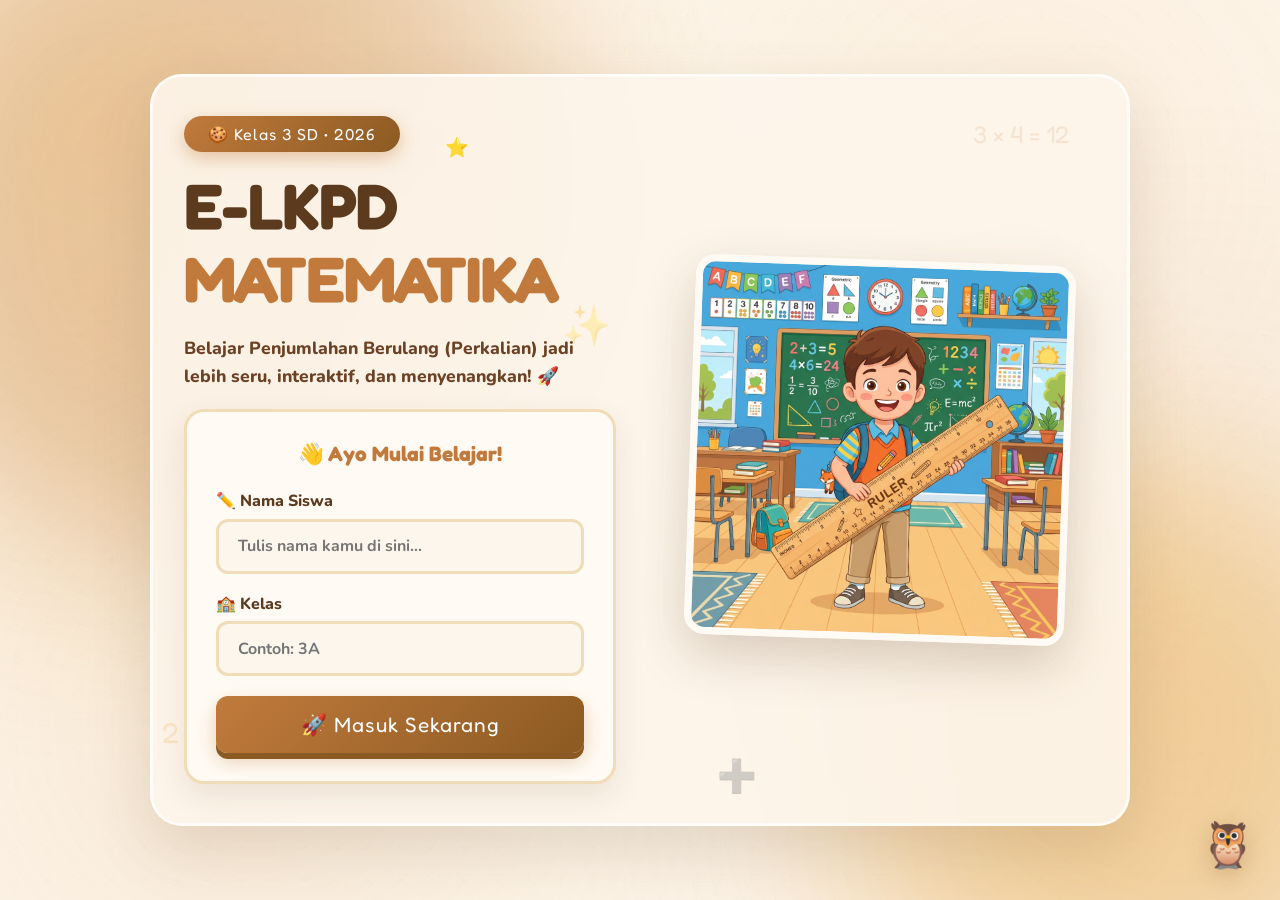
==== commit 6d9ed36f: "Add files via upload" ====
--- a/index.html
+++ b/index.html
@@ -8,169 +8,108 @@
   <link rel="stylesheet" href="css/style.css">
   <link rel="icon" href="data:image/svg+xml,<svg xmlns='http://www.w3.org/2000/svg' viewBox='0 0 100 100'><text y='.9em' font-size='90'>📚</text></svg>">
   <style>
-    /* ===== INDEX-SPECIFIC STYLES ===== */
-    body {
-      background: #fdfaf6;
-      overflow-x: hidden;
-      margin: 0;
-    }
-
-    /* Dot pattern background */
+    body { background: #FDF6EC; overflow-x: hidden; margin: 0; }
+
+    /* Warm dot pattern background */
     .bg-pattern {
-      position: fixed;
-      top: 0; left: 0; width: 100%; height: 100%;
-      background-image: radial-gradient(#FF8C5A 1.5px, transparent 1.5px);
-      background-size: 30px 30px;
-      opacity: 0.12;
-      z-index: -2;
-    }
-
-    /* Soft color blobs */
+      position: fixed; top: 0; left: 0; width: 100%; height: 100%;
+      background-image: radial-gradient(#D9944E 1.5px, transparent 1.5px);
+      background-size: 32px 32px;
+      opacity: 0.1; z-index: -2;
+    }
+
+    /* Warm color blobs */
     .bg-blobs {
-      position: fixed;
-      top: 0; left: 0; width: 100%; height: 100%;
-      z-index: -1;
-      overflow: hidden;
-      pointer-events: none;
+      position: fixed; top: 0; left: 0; width: 100%; height: 100%;
+      z-index: -1; overflow: hidden; pointer-events: none;
     }
     .blob {
-      position: absolute;
-      border-radius: 50%;
-      filter: blur(70px);
-      opacity: 0.45;
-      animation: blobPulse 10s ease-in-out infinite alternate;
+      position: absolute; border-radius: 50%;
+      filter: blur(80px); opacity: 0.35;
+      animation: blobPulse 12s ease-in-out infinite alternate;
     }
     @keyframes blobPulse {
       0%   { transform: scale(1) translate(0, 0); }
-      100% { transform: scale(1.12) translate(15px, -15px); }
-    }
-    .blob-1 { top: -15%; left: -10%; width: 55vw; height: 55vw; background: #FF6B2B; }
-    .blob-2 { bottom: -15%; right: -10%; width: 45vw; height: 45vw; background: #FFD60A; animation-delay: -5s; }
-    .blob-3 { top: 35%; left: 55%; width: 30vw; height: 30vw; background: #4FC3F7; opacity: 0.25; animation-duration: 14s; }
+      100% { transform: scale(1.15) translate(20px, -20px); }
+    }
+    .blob-1 { top: -15%; left: -10%; width: 55vw; height: 55vw; background: #C17A3C; }
+    .blob-2 { bottom: -15%; right: -10%; width: 45vw; height: 45vw; background: #F0A830; animation-delay: -6s; }
+    .blob-3 { top: 35%; left: 55%; width: 30vw; height: 30vw; background: #E8A855; opacity: 0.2; animation-duration: 16s; }
 
     /* ===== LAYOUT ===== */
     .hero-container {
-      display: flex;
-      align-items: center;
-      justify-content: center;
-      min-height: 100vh;
-      padding: 1.5rem 1rem;
-    }
-
-    /* Glass card — 2 columns on large, 1 column on mobile */
+      display: flex; align-items: center; justify-content: center;
+      min-height: 100vh; padding: 1.5rem 1rem;
+    }
+
+    /* Warm glass card */
     .glass-card {
-      background: rgba(255, 255, 255, 0.88);
-      backdrop-filter: blur(18px);
-      -webkit-backdrop-filter: blur(18px);
-      border: 2px solid rgba(255, 255, 255, 0.65);
+      background: rgba(253, 246, 236, 0.9);
+      backdrop-filter: blur(20px);
+      -webkit-backdrop-filter: blur(20px);
+      border: 2px solid rgba(255, 255, 255, 0.7);
       border-radius: 32px;
-      box-shadow: 0 24px 50px rgba(0,0,0,0.12), inset 0 0 0 1px rgba(255,255,255,0.5);
+      box-shadow: 0 24px 60px rgba(93,58,30,0.15), inset 0 0 0 1px rgba(255,255,255,0.55);
       padding: 2.5rem 2rem;
-      max-width: 960px;
-      width: 100%;
-      display: grid;
-      grid-template-columns: 1fr 1fr;
-      gap: 3rem;
-      align-items: center;
-      position: relative;
-      overflow: hidden;
-    }
-
-    /* Switch to single column on tablets and phones */
+      max-width: 980px; width: 100%;
+      display: grid; grid-template-columns: 1fr 1fr;
+      gap: 3rem; align-items: center;
+      position: relative; overflow: hidden;
+    }
     @media (max-width: 768px) {
-      .glass-card {
-        grid-template-columns: 1fr;
-        gap: 2rem;
-        padding: 2rem 1.5rem;
-        border-radius: 24px;
-      }
-      /* Show image first on mobile? No — keep text first */
+      .glass-card { grid-template-columns: 1fr; gap: 2rem; padding: 2rem 1.5rem; border-radius: 24px; }
       .hero-image-wrapper { order: -1; }
     }
-
     @media (max-width: 480px) {
-      .glass-card {
-        padding: 1.5rem 1.2rem;
-        border-radius: 20px;
-        gap: 1.5rem;
-      }
+      .glass-card { padding: 1.5rem 1.2rem; border-radius: 20px; gap: 1.5rem; }
       .hero-container { padding: 1rem 0.75rem; }
     }
 
     /* ===== HERO TEXT SIDE ===== */
-    .hero-text {
-      display: flex;
-      flex-direction: column;
-      gap: 1.2rem;
-      z-index: 2;
-    }
+    .hero-text { display: flex; flex-direction: column; gap: 1.2rem; z-index: 2; }
 
     .badge {
       align-self: flex-start;
-      background: linear-gradient(135deg, var(--orange-primary), var(--orange-dark));
-      color: white;
-      font-family: 'Fredoka One', cursive;
-      font-size: 1rem;
-      padding: 0.5rem 1.5rem;
+      background: linear-gradient(135deg, #C17A3C, #8B5A22);
+      color: white; font-family: 'Fredoka One', cursive;
+      font-size: 1rem; padding: 0.5rem 1.5rem;
       border-radius: 50px;
-      box-shadow: 0 6px 15px rgba(255,107,43,0.4);
-      animation: floatBadge 3s ease-in-out infinite;
-      letter-spacing: 1px;
-    }
-
+      box-shadow: 0 6px 18px rgba(193,122,60,0.4);
+      animation: floatBadge 3s ease-in-out infinite; letter-spacing: 1px;
+    }
     @keyframes floatBadge {
-      0%, 100% { transform: translateY(0); }
-      50% { transform: translateY(-5px); }
+      0%,100% { transform: translateY(0) rotate(-1deg); }
+      50%      { transform: translateY(-6px) rotate(1deg); }
     }
 
     .main-title {
       font-family: 'Fredoka One', cursive;
       font-size: clamp(2.4rem, 5vw, 4rem);
-      line-height: 1.1;
-      color: var(--brown);
-      margin: 0;
-      letter-spacing: -1px;
-    }
-
-    .main-title span {
-      color: var(--orange-primary);
-      display: block;
-      margin-top: 0.2rem;
-    }
+      line-height: 1.1; color: #5C3A1E;
+      margin: 0; letter-spacing: -1px;
+    }
+    .main-title span { color: #C17A3C; display: block; margin-top: 0.2rem; }
 
     .subtitle {
-      font-weight: 800;
-      color: var(--text-medium);
-      font-size: clamp(0.9rem, 2.5vw, 1.1rem);
-      line-height: 1.6;
+      font-weight: 800; color: #6B4226;
+      font-size: clamp(0.9rem, 2.5vw, 1.1rem); line-height: 1.6;
     }
 
     /* ===== FORM ===== */
     .hero-form {
-      background: white;
-      padding: 1.8rem;
+      background: #FFFBF4; padding: 1.8rem;
       border-radius: 20px;
-      box-shadow: 0 12px 30px rgba(0,0,0,0.07);
-      border: 3px solid var(--cream-dark);
-      z-index: 2;
+      box-shadow: 0 12px 30px rgba(93,58,30,0.1);
+      border: 3px solid #F0DDB8; z-index: 2;
       transition: transform 0.3s ease, box-shadow 0.3s ease;
     }
-
     @media (hover: hover) {
-      .hero-form:hover {
-        transform: translateY(-4px);
-        box-shadow: 0 18px 40px rgba(0,0,0,0.1);
-      }
-    }
-
+      .hero-form:hover { transform: translateY(-5px); box-shadow: 0 20px 45px rgba(93,58,30,0.14); }
+    }
     .hero-form h3 {
-      font-family: 'Fredoka One', cursive;
-      color: var(--orange-primary);
-      margin-bottom: 1.5rem;
-      font-size: 1.3rem;
-      text-align: center;
-    }
-
+      font-family: 'Fredoka One', cursive; color: #C17A3C;
+      margin-bottom: 1.5rem; font-size: 1.3rem; text-align: center;
+    }
     @media (max-width: 480px) {
       .hero-form { padding: 1.4rem; }
       .hero-form h3 { font-size: 1.15rem; margin-bottom: 1rem; }
@@ -178,66 +117,56 @@
 
     /* ===== MASCOT IMAGE SIDE ===== */
     .hero-image-wrapper {
-      position: relative;
-      display: flex;
-      justify-content: center;
-      align-items: center;
-      z-index: 1;
+      position: relative; display: flex;
+      justify-content: center; align-items: center; z-index: 1;
     }
 
     .mascot-img {
-      width: 100%;
-      max-width: 380px;
+      width: 100%; max-width: 380px;
       border-radius: 20px;
-      box-shadow: 0 20px 40px rgba(0,0,0,0.18);
-      border: 7px solid white;
+      box-shadow: 0 20px 50px rgba(93,58,30,0.22);
+      border: 7px solid #FFFBF4;
       transform: rotate(2deg);
       transition: all 0.4s cubic-bezier(0.175, 0.885, 0.32, 1.275);
       animation: floatMascot 6s ease-in-out infinite;
     }
-
     @media (hover: hover) {
-      .mascot-img:hover {
-        transform: rotate(0deg) scale(1.04);
-        box-shadow: 0 24px 48px rgba(0,0,0,0.22);
-      }
-    }
-
-    @media (max-width: 768px) {
-      .mascot-img { max-width: 260px; }
-    }
-
-    @media (max-width: 480px) {
-      .mascot-img { max-width: 200px; border-width: 5px; }
-    }
+      .mascot-img:hover { transform: rotate(0deg) scale(1.05); box-shadow: 0 26px 55px rgba(93,58,30,0.28); }
+    }
+    @media (max-width: 768px) { .mascot-img { max-width: 260px; } }
+    @media (max-width: 480px) { .mascot-img { max-width: 200px; border-width: 5px; } }
 
     @keyframes floatMascot {
-      0%, 100% { transform: translateY(0) rotate(2deg); }
-      50% { transform: translateY(-16px) rotate(-1deg); }
-    }
-
-    /* Floating decorative math text inside card */
+      0%,100% { transform: translateY(0) rotate(2deg); }
+      50%      { transform: translateY(-18px) rotate(-1deg); }
+    }
+
+    /* Floating math text inside card */
     .floating-math {
-      position: absolute;
-      font-family: 'Fredoka One', cursive;
-      color: rgba(255,107,43,0.18);
-      pointer-events: none;
-      z-index: 0;
-      user-select: none;
-    }
-    .fm-1 { top: 6%; right: 6%; font-size: 1.5rem; animation: floatAround 8s infinite alternate; }
-    .fm-2 { bottom: 10%; left: 1%; font-size: 1.8rem; animation: floatAround 10s infinite alternate-reverse; color: rgba(79,195,247,0.25); }
-    .fm-3 { top: 30%; left: 42%; font-size: 2.5rem; color: rgba(255,214,10,0.35); animation: floatAround 12s infinite alternate; }
-    .fm-4 { bottom: 4%; right: 38%; font-size: 2rem; color: rgba(206,147,216,0.35); animation: floatAround 9s infinite alternate-reverse; }
-
-    @media (max-width: 480px) {
-      .floating-math { display: none; }
+      position: absolute; font-family: 'Fredoka One', cursive;
+      color: rgba(193,122,60,0.15); pointer-events: none; z-index: 0; user-select: none;
+    }
+    .fm-1 { top: 6%;  right: 6%;  font-size: 1.5rem; animation: floatAround 8s infinite alternate; }
+    .fm-2 { bottom: 10%; left: 1%; font-size: 1.8rem; animation: floatAround 10s infinite alternate-reverse; color: rgba(240,168,48,0.2); }
+    .fm-3 { top: 30%; left: 42%; font-size: 2.5rem;  color: rgba(212,137,42,0.28); animation: floatAround 12s infinite alternate; }
+    .fm-4 { bottom: 4%; right: 38%; font-size: 2rem;  color: rgba(232,168,85,0.28); animation: floatAround 9s infinite alternate-reverse; }
+    @media (max-width: 480px) { .floating-math { display: none; } }
+
+    /* Cute animated stars scattered */
+    .twinkle {
+      position: absolute; pointer-events: none; z-index: 0;
+      font-size: 1.2rem; animation: twinkleStar 3s ease-in-out infinite;
+    }
+    .twinkle:nth-child(odd)  { animation-delay: 1s; }
+    .twinkle:nth-child(even) { animation-delay: 2s; }
+    @keyframes twinkleStar {
+      0%,100% { opacity: 0.2; transform: scale(0.9) rotate(0deg); }
+      50%      { opacity: 0.7; transform: scale(1.2) rotate(15deg); }
     }
   </style>
 </head>
 <body>
 
-<!-- Background elements -->
 <div class="bg-pattern"></div>
 <div class="bg-blobs">
   <div class="blob blob-1"></div>
@@ -252,10 +181,14 @@
     <div class="floating-math fm-2">2 + 2 = 4</div>
     <div class="floating-math fm-3">✨</div>
     <div class="floating-math fm-4">➕</div>
+    <!-- Twinkling stars -->
+    <span class="twinkle" style="top:8%;left:30%;">⭐</span>
+    <span class="twinkle" style="top:70%;right:15%;">🌟</span>
+    <span class="twinkle" style="bottom:12%;left:38%;">✨</span>
 
     <!-- LEFT: Text + Form -->
     <div class="hero-text">
-      <div class="badge">Kelas 3 SD • 2026</div>
+      <div class="badge">🍪 Kelas 3 SD • 2026</div>
       <h1 class="main-title">E-LKPD <span>MATEMATIKA</span></h1>
       <p class="subtitle">Belajar Penjumlahan Berulang (Perkalian) jadi lebih seru, interaktif, dan menyenangkan! 🚀</p>
 
@@ -283,19 +216,20 @@
   </div>
 </main>
 
+<!-- Cute floating helper mascot -->
+<div class="helper-mascot" title="Semangat belajar! 🎉">🦉</div>
+
 <script src="js/shared.js"></script>
 <script>
   document.addEventListener('DOMContentLoaded', () => {
-    // Pre-fill if already visited
-    const savedNama = localStorage.getItem('elkpd_nama');
+    const savedNama  = localStorage.getItem('elkpd_nama');
     const savedKelas = localStorage.getItem('elkpd_kelas');
-    if (savedNama) document.getElementById('input-nama').value = savedNama;
+    if (savedNama)  document.getElementById('input-nama').value  = savedNama;
     if (savedKelas) document.getElementById('input-kelas').value = savedKelas;
 
     document.getElementById('btn-start').addEventListener('click', startLearning);
-
-    ['input-nama', 'input-kelas'].forEach(id => {
-      document.getElementById(id).addEventListener('keyup', (e) => {
+    ['input-nama','input-kelas'].forEach(id => {
+      document.getElementById(id).addEventListener('keyup', e => {
         if (e.key === 'Enter') startLearning();
       });
     });
@@ -317,12 +251,10 @@
     localStorage.setItem('elkpd_kelas', kelas);
 
     showConfetti();
-
     const card = document.querySelector('.glass-card');
     card.style.transition = 'all 0.5s ease';
     card.style.transform  = 'scale(0.95)';
     card.style.opacity    = '0';
-
     setTimeout(() => { window.location.href = 'petunjuk.html'; }, 600);
   }
 </script>
--- a/css/style.css
+++ b/css/style.css
@@ -1,41 +1,57 @@
 @import url('https://fonts.googleapis.com/css2?family=Nunito:wght@400;600;700;800;900&family=Fredoka+One&display=swap');
 
 :root {
-  --orange-primary: #FF6B2B;
-  --orange-light: #FF8C5A;
-  --orange-dark: #E04E0A;
-  --yellow-bright: #FFD60A;
-  --yellow-soft: #FFF3B0;
-  --cream: #FFF8F0;
-  --cream-dark: #FDECD6;
-  --brown: #8B5E3C;
-  --brown-light: #C49A6C;
-  --green-correct: #4CAF50;
-  --green-light: #E8F5E9;
-  --red-wrong: #F44336;
-  --red-light: #FFEBEE;
-  --blue-accent: #4FC3F7;
-  --purple-accent: #CE93D8;
-  --text-dark: #3D2B1F;
-  --text-medium: #6D4C41;
-  --shadow-orange: 0 4px 20px rgba(255, 107, 43, 0.3);
-  --shadow-card: 0 6px 30px rgba(61, 43, 31, 0.12);
+  /* ===== COKLAT CREAM PALETTE ===== */
+  --primary: #C17A3C;          /* coklat hangat utama */
+  --primary-light: #D9944E;    /* coklat muda */
+  --primary-dark: #8B5A22;     /* coklat tua */
+  --accent: #E8A855;           /* kuning-coklat cerah */
+  --accent-light: #F5D08A;     /* krem kuning muda */
+  --cream: #FDF6EC;            /* latar krem */
+  --cream-soft: #FAF0DC;       /* krem lembut */
+  --cream-dark: #F0DDB8;       /* krem gelap */
+  --warm-white: #FFFBF4;       /* putih hangat */
+  --brown-deep: #5C3A1E;       /* coklat tua dalam */
+  --brown-mid: #8B6245;        /* coklat sedang */
+  --brown-light: #C4967A;      /* coklat muda */
+  --caramel: #D4892A;          /* karamel */
+  --honey: #F0A830;            /* madu */
+  --vanilla: #FFF5E0;          /* vanila */
+  
+  /* Status colors */
+  --green-correct: #5A9E4A;
+  --green-light: #E8F5E0;
+  --red-wrong: #D94F40;
+  --red-light: #FDECEA;
+  
+  /* Text */
+  --text-dark: #3D2510;
+  --text-medium: #6B4226;
+  --text-light: #9B7050;
+  
+  /* Effects */
+  --shadow-warm: 0 4px 20px rgba(193, 122, 60, 0.25);
+  --shadow-card: 0 6px 30px rgba(93, 58, 30, 0.1);
+  --shadow-hover: 0 12px 40px rgba(93, 58, 30, 0.18);
+
   --radius-xl: 24px;
   --radius-lg: 18px;
   --radius-md: 12px;
   --radius-sm: 8px;
-}
-
-* {
-  margin: 0;
-  padding: 0;
-  box-sizing: border-box;
-}
-
-html {
-  scroll-behavior: smooth;
-  -webkit-text-size-adjust: 100%;
-}
+
+  /* Legacy aliases so existing HTML still works */
+  --orange-primary: var(--primary);
+  --orange-light: var(--primary-light);
+  --orange-dark: var(--primary-dark);
+  --yellow-bright: var(--honey);
+  --yellow-soft: var(--accent-light);
+  --brown: var(--brown-deep);
+  --brown-light: var(--brown-light);
+  --shadow-orange: var(--shadow-warm);
+}
+
+* { margin: 0; padding: 0; box-sizing: border-box; }
+html { scroll-behavior: smooth; -webkit-text-size-adjust: 100%; }
 
 body {
   font-family: 'Nunito', sans-serif;
@@ -43,29 +59,38 @@
   color: var(--text-dark);
   min-height: 100vh;
   overflow-x: hidden;
-}
-
-/* ========== BACKGROUND DECORATIONS ========== */
+  position: relative;
+}
+
+/* ========== ANIMATED BACKGROUND CANVAS ========== */
 body::before {
   content: '';
   position: fixed;
   top: 0; left: 0; right: 0; bottom: 0;
   background:
-    radial-gradient(circle at 10% 20%, rgba(255,214,10,0.15) 0%, transparent 40%),
-    radial-gradient(circle at 90% 80%, rgba(255,107,43,0.1) 0%, transparent 40%),
-    radial-gradient(circle at 50% 50%, rgba(253,236,214,0.5) 0%, transparent 70%);
+    radial-gradient(circle at 8% 15%, rgba(240,168,48,0.18) 0%, transparent 45%),
+    radial-gradient(circle at 92% 80%, rgba(193,122,60,0.14) 0%, transparent 45%),
+    radial-gradient(circle at 50% 50%, rgba(250,240,220,0.6) 0%, transparent 70%),
+    radial-gradient(circle at 20% 80%, rgba(212,137,42,0.12) 0%, transparent 40%),
+    radial-gradient(circle at 80% 20%, rgba(232,168,85,0.1) 0%, transparent 40%);
   pointer-events: none;
   z-index: 0;
-}
-
-/* ========== FLOATING DECORATIONS ========== */
+  animation: bgShift 20s ease-in-out infinite alternate;
+}
+@keyframes bgShift {
+  0%   { opacity: 1; }
+  100% { opacity: 0.7; }
+}
+
+/* ========== CUTE FLOATING DECORATIONS ========== */
 .float-deco {
   position: fixed;
   pointer-events: none;
   z-index: 0;
   font-size: 2rem;
-  opacity: 0.08;
+  opacity: 0.12;
   animation: floatAround 8s ease-in-out infinite;
+  filter: drop-shadow(0 2px 4px rgba(139,90,34,0.2));
 }
 
 .float-deco:nth-child(1) { top: 5%; left: 5%; animation-delay: 0s; font-size: 2.5rem; }
@@ -75,19 +100,29 @@
 .float-deco:nth-child(5) { bottom: 10%; left: 10%; animation-delay: 1.5s; font-size: 2rem; }
 .float-deco:nth-child(6) { top: 35%; right: 3%; animation-delay: 2.5s; font-size: 1.8rem; }
 
-@media (max-width: 480px) {
-  .float-deco { display: none; }
-}
+@media (max-width: 480px) { .float-deco { display: none; } }
 
 @keyframes floatAround {
   0%, 100% { transform: translateY(0) rotate(0deg); }
-  33% { transform: translateY(-15px) rotate(5deg); }
-  66% { transform: translateY(8px) rotate(-3deg); }
+  33%  { transform: translateY(-18px) rotate(6deg); }
+  66%  { transform: translateY(10px) rotate(-4deg); }
 }
 
 @keyframes fadeSlideIn {
-  from { opacity: 0; transform: translateY(20px); }
-  to { opacity: 1; transform: translateY(0); }
+  from { opacity: 0; transform: translateY(22px); }
+  to   { opacity: 1; transform: translateY(0); }
+}
+
+@keyframes popIn {
+  0%   { transform: scale(0.8); opacity: 0; }
+  70%  { transform: scale(1.05); }
+  100% { transform: scale(1); opacity: 1; }
+}
+
+@keyframes wiggle {
+  0%,100% { transform: rotate(0deg); }
+  25% { transform: rotate(-6deg); }
+  75% { transform: rotate(6deg); }
 }
 
 /* ========== COVER SCREEN ========== */
@@ -98,18 +133,14 @@
   justify-content: center;
   min-height: 100vh;
   padding: 2rem;
-  background: linear-gradient(135deg, #FFF8F0 0%, #FDECD6 50%, #FFE0C2 100%);
-}
-
-.cover-wrapper {
-  text-align: center;
-  max-width: 500px;
-  width: 100%;
-}
+  background: linear-gradient(145deg, #FDF6EC 0%, #FAF0DC 40%, #F5E4C0 80%, #EDD49A 100%);
+}
+
+.cover-wrapper { text-align: center; max-width: 500px; width: 100%; }
 
 .cover-badge {
   display: inline-block;
-  background: var(--orange-primary);
+  background: linear-gradient(135deg, var(--primary), var(--primary-dark));
   color: white;
   font-family: 'Fredoka One', cursive;
   font-size: 1rem;
@@ -117,82 +148,79 @@
   border-radius: 50px;
   margin-bottom: 1rem;
   letter-spacing: 1px;
-  box-shadow: var(--shadow-orange);
+  box-shadow: var(--shadow-warm), 0 0 0 4px rgba(193,122,60,0.15);
   animation: bounce 2s ease-in-out infinite;
 }
 
 @keyframes bounce {
-  0%, 100% { transform: translateY(0); }
-  50% { transform: translateY(-8px); }
-}
-
-.cover-title-container {
-  margin-bottom: 1.5rem;
-  position: relative;
-}
+  0%, 100% { transform: translateY(0) rotate(-1deg); }
+  50% { transform: translateY(-10px) rotate(1deg); }
+}
+
+.cover-title-container { margin-bottom: 1.5rem; position: relative; }
 
 .cover-elkpd {
   font-family: 'Fredoka One', cursive;
   font-size: clamp(3rem, 12vw, 6rem);
-  color: var(--brown);
-  text-shadow: 4px 4px 0 var(--brown-light), 6px 6px 0 rgba(139,94,60,0.2);
+  color: var(--brown-deep);
+  text-shadow: 4px 4px 0 var(--brown-light), 7px 7px 0 rgba(139,90,34,0.15);
   line-height: 1;
   display: block;
+  animation: popIn 0.7s ease both;
 }
 
 .cover-matematika {
   font-family: 'Fredoka One', cursive;
   font-size: clamp(1.8rem, 7vw, 3.5rem);
-  color: var(--orange-primary);
-  text-shadow: 3px 3px 0 var(--orange-dark);
+  color: var(--primary);
+  text-shadow: 3px 3px 0 var(--primary-dark);
   display: block;
   margin-top: -0.3em;
+  animation: popIn 0.7s 0.15s ease both;
 }
 
 .cover-subtitle {
   display: inline-block;
-  background: var(--orange-primary);
+  background: linear-gradient(135deg, var(--primary), var(--caramel));
   color: white;
   font-weight: 800;
   font-size: clamp(0.9rem, 3vw, 1.1rem);
   padding: 0.5rem 1.5rem;
   border-radius: 50px;
   margin-top: 0.5rem;
-  box-shadow: 0 4px 0 var(--orange-dark);
+  box-shadow: 0 4px 0 var(--primary-dark);
 }
 
 .cover-mascot {
   font-size: 6rem;
   margin: 1.5rem 0;
   display: block;
-  filter: drop-shadow(0 8px 12px rgba(0,0,0,0.15));
+  filter: drop-shadow(0 8px 14px rgba(139,90,34,0.2));
   animation: mascotBob 3s ease-in-out infinite;
 }
 
 @keyframes mascotBob {
-  0%, 100% { transform: translateY(0) rotate(-2deg); }
-  50% { transform: translateY(-12px) rotate(2deg); }
+  0%, 100% { transform: translateY(0) rotate(-3deg) scale(1); }
+  50%       { transform: translateY(-14px) rotate(3deg) scale(1.05); }
 }
 
 .cover-form-card {
-  background: white;
+  background: var(--warm-white);
   border-radius: var(--radius-xl);
   padding: 2rem;
   box-shadow: var(--shadow-card), 0 0 0 4px var(--cream-dark);
   margin-top: 1rem;
-}
-
-.form-group {
-  margin-bottom: 1.2rem;
-  text-align: left;
-}
+  border: 2px solid var(--cream-dark);
+}
+
+.form-group { margin-bottom: 1.2rem; text-align: left; }
 
 .form-group label {
   display: flex;
   align-items: center;
   gap: 0.5rem;
   font-weight: 800;
-  color: var(--brown);
+  color: var(--brown-deep);
   margin-bottom: 0.4rem;
   font-size: 1rem;
 }
@@ -214,15 +242,15 @@
 }
 
 .form-group input:focus {
-  border-color: var(--orange-primary);
+  border-color: var(--primary);
   background: white;
-  box-shadow: 0 0 0 4px rgba(255,107,43,0.15);
+  box-shadow: 0 0 0 4px rgba(193,122,60,0.15);
 }
 
 .btn-start {
   width: 100%;
   padding: 1rem 2rem;
-  background: linear-gradient(135deg, var(--orange-primary), var(--orange-dark));
+  background: linear-gradient(135deg, var(--primary), var(--primary-dark));
   color: white;
   font-family: 'Fredoka One', cursive;
   font-size: 1.3rem;
@@ -230,7 +258,7 @@
   border-radius: var(--radius-md);
   cursor: pointer;
   transition: all 0.3s ease;
-  box-shadow: 0 6px 0 var(--orange-dark), 0 8px 20px rgba(255,107,43,0.4);
+  box-shadow: 0 6px 0 var(--primary-dark), 0 8px 20px rgba(193,122,60,0.35);
   letter-spacing: 1px;
   position: relative;
   top: 0;
@@ -240,15 +268,15 @@
 
 .btn-start:hover, .btn-start:active {
   top: 3px;
-  box-shadow: 0 3px 0 var(--orange-dark), 0 5px 15px rgba(255,107,43,0.4);
+  box-shadow: 0 3px 0 var(--primary-dark), 0 5px 15px rgba(193,122,60,0.3);
 }
 
 /* ========== NAVIGATION BAR ========== */
 .navbar {
   display: flex;
-  background: white;
+  background: var(--warm-white);
   padding: 0.7rem 1rem;
-  box-shadow: 0 4px 20px rgba(0,0,0,0.08);
+  box-shadow: 0 4px 20px rgba(139,90,34,0.12);
   position: sticky;
   top: 0;
   z-index: 100;
@@ -261,7 +289,7 @@
 
 .nav-brand {
   font-family: 'Fredoka One', cursive;
-  color: var(--orange-primary);
+  color: var(--primary);
   font-size: 1.2rem;
   margin-right: auto;
   display: flex;
@@ -269,12 +297,14 @@
   gap: 0.4rem;
   text-decoration: none;
   flex-shrink: 0;
-}
+  transition: transform 0.2s;
+}
+.nav-brand:hover { transform: scale(1.05); }
 
 .nav-btn {
   padding: 0.45rem 0.9rem;
-  background: var(--cream);
-  color: var(--brown);
+  background: var(--cream-soft);
+  color: var(--brown-mid);
   border: 2px solid var(--cream-dark);
   border-radius: 50px;
   font-family: 'Nunito', sans-serif;
@@ -292,24 +322,15 @@
 }
 
 .nav-btn:hover, .nav-btn.active {
-  background: var(--orange-primary);
+  background: linear-gradient(135deg, var(--primary), var(--primary-dark));
   color: white;
-  border-color: var(--orange-primary);
-  box-shadow: 0 3px 12px rgba(255,107,43,0.3);
+  border-color: var(--primary);
+  box-shadow: 0 3px 12px rgba(193,122,60,0.3);
   transform: translateY(-2px);
 }
 
-/* Mobile nav: scrollable horizontal strip */
 @media (max-width: 640px) {
-  .navbar {
-    flex-wrap: nowrap;
-    overflow-x: auto;
-    justify-content: flex-start;
-    padding: 0.6rem 0.8rem;
-    gap: 0.4rem;
-    -webkit-overflow-scrolling: touch;
-    scrollbar-width: none;
-  }
+  .navbar { flex-wrap: nowrap; overflow-x: auto; justify-content: flex-start; padding: 0.6rem 0.8rem; gap: 0.4rem; -webkit-overflow-scrolling: touch; scrollbar-width: none; }
   .navbar::-webkit-scrollbar { display: none; }
   .nav-brand { font-size: 1rem; }
   .nav-btn { font-size: 0.75rem; padding: 0.4rem 0.7rem; }
@@ -322,64 +343,52 @@
   justify-content: center;
   gap: 0.6rem;
   padding: 0.5rem 1rem;
-  background: var(--cream-dark);
+  background: linear-gradient(135deg, var(--cream-dark), var(--accent-light));
   font-weight: 800;
   font-size: 0.85rem;
-  color: var(--brown);
+  color: var(--brown-deep);
   flex-wrap: wrap;
   text-align: center;
+  border-bottom: 2px solid var(--cream-dark);
 }
 
 .student-info-bar span { display: flex; align-items: center; gap: 0.3rem; }
 
 @media (max-width: 480px) {
   .student-info-bar { font-size: 0.75rem; gap: 0.4rem; padding: 0.4rem 0.8rem; }
-  /* Hide the pipe separators on very small screens */
   .student-info-bar > span:nth-child(2),
   .student-info-bar > span:nth-child(4) { display: none; }
 }
 
 /* ========== PAGE LAYOUT ========== */
-.page-content {
-  position: relative;
-  z-index: 1;
-  animation: fadeSlideIn 0.5s ease;
-}
-
-.page-container {
-  max-width: 900px;
-  margin: 0 auto;
-  padding: 1.5rem 1rem;
-}
+.page-content { position: relative; z-index: 1; animation: fadeSlideIn 0.5s ease; }
+
+.page-container { max-width: 900px; margin: 0 auto; padding: 1.5rem 1rem; }
 
 .page-header {
   text-align: center;
   margin-bottom: 2rem;
   padding: 1.8rem 1.5rem;
-  background: linear-gradient(135deg, var(--orange-primary), var(--orange-light));
+  background: linear-gradient(135deg, var(--primary), var(--caramel));
   border-radius: var(--radius-xl);
   color: white;
-  box-shadow: var(--shadow-orange);
+  box-shadow: var(--shadow-warm);
   position: relative;
   overflow: hidden;
 }
 
+/* Decorative circles on header */
 .page-header::before {
   content: '';
-  position: absolute;
-  top: -30px; right: -30px;
+  position: absolute; top: -30px; right: -30px;
   width: 150px; height: 150px;
-  background: rgba(255,255,255,0.1);
-  border-radius: 50%;
-}
-
+  background: rgba(255,255,255,0.12); border-radius: 50%;
+}
 .page-header::after {
   content: '';
-  position: absolute;
-  bottom: -40px; left: -20px;
+  position: absolute; bottom: -40px; left: -20px;
   width: 120px; height: 120px;
-  background: rgba(255,255,255,0.08);
-  border-radius: 50%;
+  background: rgba(255,255,255,0.08); border-radius: 50%;
 }
 
 .page-header h1 {
@@ -389,18 +398,15 @@
   position: relative;
   z-index: 1;
 }
-
 .page-header .header-icon {
-  font-size: 2.5rem;
-  display: block;
-  margin-bottom: 0.5rem;
-  position: relative;
-  z-index: 1;
+  font-size: 2.5rem; display: block; margin-bottom: 0.5rem;
+  position: relative; z-index: 1;
+  animation: wiggle 3s ease-in-out infinite;
 }
 
 /* ========== CARDS ========== */
 .card {
-  background: white;
+  background: var(--warm-white);
   border-radius: var(--radius-xl);
   padding: 1.5rem;
   margin-bottom: 1.2rem;
@@ -408,12 +414,26 @@
   border: 2px solid var(--cream-dark);
   position: relative;
   overflow: hidden;
+  transition: transform 0.3s ease, box-shadow 0.3s ease;
+}
+.card:hover {
+  transform: translateY(-3px);
+  box-shadow: var(--shadow-hover);
+}
+
+/* Cute corner accent on cards */
+.card::before {
+  content: '';
+  position: absolute; top: 0; left: 0;
+  width: 6px; height: 100%;
+  background: linear-gradient(to bottom, var(--primary), var(--accent));
+  border-radius: var(--radius-xl) 0 0 var(--radius-xl);
 }
 
 .card-title {
   font-family: 'Fredoka One', cursive;
   font-size: 1.2rem;
-  color: var(--orange-primary);
+  color: var(--primary);
   margin-bottom: 1rem;
   display: flex;
   align-items: center;
@@ -433,31 +453,32 @@
   align-items: flex-start;
   gap: 0.8rem;
   padding: 0.8rem 1rem;
-  background: var(--cream);
+  background: var(--cream-soft);
   border-radius: var(--radius-md);
-  border-left: 4px solid var(--orange-primary);
+  border-left: 4px solid var(--primary);
   font-weight: 700;
   font-size: 0.9rem;
   line-height: 1.5;
+  transition: background 0.2s, transform 0.2s;
+}
+.petunjuk-list li:hover {
+  background: var(--cream-dark);
+  transform: translateX(4px);
 }
 
 .petunjuk-num {
-  background: var(--orange-primary);
+  background: linear-gradient(135deg, var(--primary), var(--primary-dark));
   color: white;
-  width: 28px;
-  height: 28px;
+  width: 28px; height: 28px;
   border-radius: 50%;
-  display: flex;
-  align-items: center;
-  justify-content: center;
-  font-weight: 900;
-  font-size: 0.85rem;
-  flex-shrink: 0;
+  display: flex; align-items: center; justify-content: center;
+  font-weight: 900; font-size: 0.85rem; flex-shrink: 0;
+  box-shadow: 0 2px 6px rgba(193,122,60,0.3);
 }
 
 .cp-box {
-  background: linear-gradient(135deg, #FFF3B0, #FDECD6);
-  border: 3px solid var(--yellow-bright);
+  background: linear-gradient(135deg, var(--accent-light), var(--cream-dark));
+  border: 3px solid var(--honey);
   border-radius: var(--radius-xl);
   padding: 1.5rem;
   margin-bottom: 1.5rem;
@@ -478,10 +499,12 @@
   font-weight: 700;
   font-size: 0.9rem;
   padding: 0.6rem 0.8rem;
-  background: white;
+  background: var(--warm-white);
   border-radius: var(--radius-md);
-  box-shadow: 0 2px 8px rgba(0,0,0,0.05);
-}
+  box-shadow: 0 2px 8px rgba(139,90,34,0.07);
+  transition: transform 0.2s;
+}
+.tp-list li:hover { transform: translateX(4px); }
 
 /* ========== MATERI SECTION ========== */
 .materi-explain {
@@ -506,22 +529,24 @@
   gap: 1rem;
   margin-top: 1.5rem;
 }
-
-@media (max-width: 560px) {
-  .contoh-grid { grid-template-columns: 1fr; }
-}
+@media (max-width: 560px) { .contoh-grid { grid-template-columns: 1fr; } }
 
 .contoh-card {
-  background: white;
+  background: var(--warm-white);
   border-radius: var(--radius-lg);
   padding: 1rem;
   box-shadow: var(--shadow-card);
   border: 2px solid var(--cream-dark);
   text-align: center;
+  transition: transform 0.3s, box-shadow 0.3s;
+}
+.contoh-card:hover {
+  transform: translateY(-5px) rotate(1deg);
+  box-shadow: var(--shadow-hover);
 }
 
 .contoh-label {
-  background: var(--orange-primary);
+  background: linear-gradient(135deg, var(--primary), var(--caramel));
   color: white;
   font-family: 'Fredoka One', cursive;
   font-size: 0.9rem;
@@ -529,37 +554,34 @@
   border-radius: 50px;
   display: inline-block;
   margin-bottom: 0.8rem;
+  box-shadow: 0 2px 8px rgba(193,122,60,0.3);
 }
 
 .fruit-groups {
-  display: flex;
-  justify-content: center;
-  gap: 0.4rem;
-  margin: 0.8rem 0;
-  flex-wrap: wrap;
+  display: flex; justify-content: center; gap: 0.4rem;
+  margin: 0.8rem 0; flex-wrap: wrap;
 }
 
 .fruit-group {
-  background: var(--cream);
+  background: var(--cream-soft);
   border: 2px solid var(--cream-dark);
   border-radius: var(--radius-sm);
   padding: 0.4rem 0.5rem;
   font-size: 1.2rem;
   text-align: center;
-}
+  transition: transform 0.2s;
+}
+.fruit-group:hover { transform: scale(1.1) rotate(-3deg); }
 
 .fruit-count {
-  font-size: 0.65rem;
-  font-weight: 800;
-  color: var(--brown);
-  display: block;
-  margin-top: 0.2rem;
+  font-size: 0.65rem; font-weight: 800;
+  color: var(--brown-mid); display: block; margin-top: 0.2rem;
 }
 
 .math-chain {
   font-family: 'Fredoka One', cursive;
   font-size: 1rem;
-  color: var(--orange-primary);
+  color: var(--primary);
   margin-top: 0.5rem;
   display: flex;
   flex-direction: column;
@@ -567,489 +589,297 @@
 }
 
 .math-result {
-  background: var(--yellow-bright);
-  color: var(--text-dark);
+  background: linear-gradient(135deg, var(--honey), var(--accent));
+  color: var(--brown-deep);
   padding: 0.3rem 0.8rem;
   border-radius: var(--radius-sm);
   font-size: 1.1rem;
   display: inline-block;
-  box-shadow: 0 3px 0 #e6c200;
+  box-shadow: 0 3px 0 var(--caramel);
+  animation: popIn 0.4s ease;
 }
 
 .rumus-box {
-  background: linear-gradient(135deg, var(--orange-primary), var(--orange-dark));
+  background: linear-gradient(135deg, var(--primary), var(--primary-dark));
   color: white;
   border-radius: var(--radius-lg);
   padding: 1.2rem;
   text-align: center;
   margin-top: 1.5rem;
-  box-shadow: var(--shadow-orange);
-}
-
+  box-shadow: var(--shadow-warm);
+  position: relative;
+  overflow: hidden;
+}
+.rumus-box::after {
+  content: '🔑';
+  position: absolute; right: 1rem; top: 50%;
+  transform: translateY(-50%);
+  font-size: 3rem; opacity: 0.15;
+}
 .rumus-box p { font-weight: 700; margin-bottom: 0.5rem; font-size: 0.95rem; }
 .rumus-formula {
   font-family: 'Fredoka One', cursive;
-  font-size: clamp(1.1rem, 4vw, 1.4rem);
-  letter-spacing: 1px;
+  font-size: clamp(1.1rem, 4vw, 1.4rem); letter-spacing: 1px;
 }
 
 .video-container {
-  position: relative;
-  padding-bottom: 56.25%;
-  height: 0;
-  border-radius: var(--radius-lg);
-  overflow: hidden;
-  box-shadow: var(--shadow-card);
+  position: relative; padding-bottom: 56.25%;
+  height: 0; border-radius: var(--radius-lg);
+  overflow: hidden; box-shadow: var(--shadow-card);
   margin-top: 1rem;
 }
-
-.video-container iframe {
-  position: absolute;
-  top: 0; left: 0;
-  width: 100%; height: 100%;
-  border: none;
-}
+.video-container iframe { position: absolute; top: 0; left: 0; width: 100%; height: 100%; border: none; }
 
 .video-placeholder {
-  position: absolute;
-  top: 0; left: 0; right: 0; bottom: 0;
-  background: linear-gradient(135deg, #1a1a2e, #16213e);
-  display: flex;
-  flex-direction: column;
-  align-items: center;
-  justify-content: center;
-  color: white;
-  gap: 1rem;
-}
-
+  position: absolute; top: 0; left: 0; right: 0; bottom: 0;
+  background: linear-gradient(135deg, #2d1a0a, #4a2e12);
+  display: flex; flex-direction: column;
+  align-items: center; justify-content: center;
+  color: white; gap: 1rem;
+}
 .video-placeholder .play-btn {
   width: 70px; height: 70px;
-  background: #FF0000;
-  border-radius: 50%;
-  display: flex;
-  align-items: center;
-  justify-content: center;
-  font-size: 1.8rem;
-  cursor: pointer;
+  background: #FF0000; border-radius: 50%;
+  display: flex; align-items: center; justify-content: center;
+  font-size: 1.8rem; cursor: pointer;
   transition: transform 0.2s;
-  box-shadow: 0 4px 20px rgba(255,0,0,0.4);
-}
-
-.video-placeholder .play-btn:hover { transform: scale(1.1); }
+  box-shadow: 0 4px 20px rgba(255,0,0,0.5);
+}
+.video-placeholder .play-btn:hover { transform: scale(1.12); }
 .video-placeholder p { font-weight: 700; font-size: 0.9rem; opacity: 0.9; text-align: center; padding: 0 1rem; }
 
 /* ========== LATIHAN SOAL ========== */
-
-/* Fill in blanks */
-.soal-header {
-  display: flex;
-  align-items: center;
-  gap: 0.8rem;
-  margin-bottom: 1.2rem;
-  flex-wrap: wrap;
-}
+.soal-header { display: flex; align-items: center; gap: 0.8rem; margin-bottom: 1.2rem; flex-wrap: wrap; }
 
 .soal-badge {
-  background: linear-gradient(135deg, var(--orange-primary), var(--orange-dark));
-  color: white;
-  font-family: 'Fredoka One', cursive;
-  font-size: 0.9rem;
-  padding: 0.35rem 1rem;
-  border-radius: 50px;
-  box-shadow: 0 3px 0 var(--orange-dark);
+  background: linear-gradient(135deg, var(--primary), var(--primary-dark));
+  color: white; font-family: 'Fredoka One', cursive;
+  font-size: 0.9rem; padding: 0.35rem 1rem;
+  border-radius: 50px; box-shadow: 0 3px 0 var(--primary-dark);
   flex-shrink: 0;
 }
 
 .fill-grid {
   display: grid;
   grid-template-columns: repeat(auto-fill, minmax(250px, 1fr));
-  gap: 1rem;
-  margin-bottom: 1.2rem;
-}
-
-@media (max-width: 560px) {
-  .fill-grid { grid-template-columns: 1fr; }
-}
+  gap: 1rem; margin-bottom: 1.2rem;
+}
+@media (max-width: 560px) { .fill-grid { grid-template-columns: 1fr; } }
 
 .fill-item {
-  background: var(--cream);
+  background: var(--cream-soft);
   border: 2px solid var(--cream-dark);
   border-radius: var(--radius-lg);
   padding: 1rem;
-  display: flex;
-  flex-direction: column;
-  gap: 0.7rem;
+  display: flex; flex-direction: column; gap: 0.7rem;
   transition: all 0.3s ease;
 }
-
-.fill-item.correct-item {
-  background: var(--green-light);
-  border-color: var(--green-correct);
-}
-
-.fill-item.wrong-item {
-  background: var(--red-light);
-  border-color: var(--red-wrong);
-  animation: shake 0.4s ease;
-}
-
-.fruit-display {
-  font-size: 1.5rem;
-  text-align: center;
-  letter-spacing: 3px;
-  min-height: 2.2rem;
-}
+.fill-item:hover { border-color: var(--primary); box-shadow: 0 4px 16px rgba(193,122,60,0.15); }
+.fill-item.correct-item { background: var(--green-light); border-color: var(--green-correct); }
+.fill-item.wrong-item { background: var(--red-light); border-color: var(--red-wrong); animation: shake 0.4s ease; }
+
+.fruit-display { font-size: 1.5rem; text-align: center; letter-spacing: 3px; min-height: 2.2rem; }
 
 .addition-row {
-  display: flex;
-  align-items: center;
-  justify-content: center;
-  gap: 0.3rem;
-  flex-wrap: wrap;
-  font-family: 'Fredoka One', cursive;
-  font-size: 1rem;
-  color: var(--orange-primary);
+  display: flex; align-items: center; justify-content: center;
+  gap: 0.3rem; flex-wrap: wrap;
+  font-family: 'Fredoka One', cursive;
+  font-size: 1rem; color: var(--primary);
 }
 
 .fill-input {
-  width: 48px;
-  padding: 0.3rem;
-  text-align: center;
-  border: 3px solid var(--orange-light);
+  width: 48px; padding: 0.3rem; text-align: center;
+  border: 3px solid var(--primary-light);
   border-radius: var(--radius-sm);
   font-family: 'Fredoka One', cursive;
-  font-size: 1rem;
-  color: var(--orange-dark);
-  background: white;
-  outline: none;
-  transition: all 0.2s;
-  -webkit-appearance: none;
-  appearance: none;
-}
-
+  font-size: 1rem; color: var(--primary-dark);
+  background: white; outline: none; transition: all 0.2s;
+  -webkit-appearance: none; appearance: none;
+}
 .fill-input:focus {
-  border-color: var(--orange-primary);
-  box-shadow: 0 0 0 3px rgba(255,107,43,0.2);
-  transform: scale(1.05);
-}
-
+  border-color: var(--primary);
+  box-shadow: 0 0 0 3px rgba(193,122,60,0.2);
+  transform: scale(1.08);
+}
 .fill-input.correct-input { border-color: var(--green-correct); background: var(--green-light); }
 .fill-input.wrong-input { border-color: var(--red-wrong); background: var(--red-light); }
 
 .multiply-row {
-  display: flex;
-  align-items: center;
-  justify-content: center;
-  gap: 0.3rem;
-  font-family: 'Fredoka One', cursive;
-  font-size: 1.1rem;
-  color: var(--brown);
-  padding-top: 0.5rem;
-  border-top: 2px dashed var(--cream-dark);
-}
-
-.feedback-icon {
-  font-size: 1.2rem;
-  text-align: center;
-  min-height: 1.2rem;
-  font-weight: 800;
-}
+  display: flex; align-items: center; justify-content: center; gap: 0.3rem;
+  font-family: 'Fredoka One', cursive; font-size: 1.1rem; color: var(--brown-mid);
+  padding-top: 0.5rem; border-top: 2px dashed var(--cream-dark);
+}
+
+.feedback-icon { font-size: 1.2rem; text-align: center; min-height: 1.2rem; font-weight: 800; }
 
 /* ========== TABLE EXERCISE ========== */
 .table-wrapper {
-  overflow-x: auto;
-  border-radius: var(--radius-lg);
-  box-shadow: var(--shadow-card);
-  -webkit-overflow-scrolling: touch;
-}
-
-.latihan-table {
-  width: 100%;
-  min-width: 500px;
-  border-collapse: collapse;
-  font-family: 'Nunito', sans-serif;
-}
+  overflow-x: auto; border-radius: var(--radius-lg);
+  box-shadow: var(--shadow-card); -webkit-overflow-scrolling: touch;
+}
+
+.latihan-table { width: 100%; min-width: 500px; border-collapse: collapse; font-family: 'Nunito', sans-serif; }
 
 .latihan-table th {
-  background: linear-gradient(135deg, var(--orange-primary), var(--orange-dark));
-  color: white;
-  padding: 0.8rem 0.6rem;
-  font-family: 'Fredoka One', cursive;
-  font-size: 0.85rem;
-  text-align: center;
-  letter-spacing: 0.5px;
-}
-
+  background: linear-gradient(135deg, var(--primary), var(--primary-dark));
+  color: white; padding: 0.8rem 0.6rem;
+  font-family: 'Fredoka One', cursive; font-size: 0.85rem;
+  text-align: center; letter-spacing: 0.5px;
+}
 .latihan-table th:first-child { border-radius: var(--radius-md) 0 0 0; }
-.latihan-table th:last-child { border-radius: 0 var(--radius-md) 0 0; }
+.latihan-table th:last-child  { border-radius: 0 var(--radius-md) 0 0; }
 
 .latihan-table td {
-  padding: 0.6rem 0.5rem;
-  border: 2px solid var(--cream-dark);
-  text-align: center;
-  background: white;
-  font-weight: 700;
-  font-size: 0.85rem;
-}
-
-.latihan-table tr:nth-child(even) td { background: var(--cream); }
-.latihan-table tr:hover td { background: rgba(255,107,43,0.05); }
-
-.symbol-cell {
-  font-size: 1.2rem;
-  letter-spacing: 2px;
-  white-space: pre-line;
-}
-
-.given-cell {
-  color: var(--orange-primary);
-  font-family: 'Fredoka One', cursive;
-  font-size: 0.9rem;
-}
+  padding: 0.6rem 0.5rem; border: 2px solid var(--cream-dark);
+  text-align: center; background: white;
+  font-weight: 700; font-size: 0.85rem;
+}
+.latihan-table tr:nth-child(even) td { background: var(--cream-soft); }
+.latihan-table tr:hover td { background: rgba(193,122,60,0.07); }
+
+.symbol-cell { font-size: 1.2rem; letter-spacing: 2px; white-space: pre-line; }
+.given-cell { color: var(--primary); font-family: 'Fredoka One', cursive; font-size: 0.9rem; }
 
 .table-input {
-  width: 100%;
-  min-width: 80px;
-  padding: 0.4rem;
-  border: 2px solid var(--orange-light);
+  width: 100%; min-width: 80px; padding: 0.4rem;
+  border: 2px solid var(--primary-light);
   border-radius: var(--radius-sm);
-  font-family: 'Nunito', sans-serif;
-  font-size: 0.8rem;
-  font-weight: 700;
-  text-align: center;
-  color: var(--text-dark);
-  background: white;
-  outline: none;
-  transition: all 0.2s;
-  -webkit-appearance: none;
-  appearance: none;
-}
-
+  font-family: 'Nunito', sans-serif; font-size: 0.8rem;
+  font-weight: 700; text-align: center;
+  color: var(--text-dark); background: white;
+  outline: none; transition: all 0.2s;
+  -webkit-appearance: none; appearance: none;
+}
 .table-input:focus {
-  border-color: var(--orange-primary);
-  box-shadow: 0 0 0 3px rgba(255,107,43,0.15);
-}
-
+  border-color: var(--primary);
+  box-shadow: 0 0 0 3px rgba(193,122,60,0.15);
+}
 .table-input.correct-input { border-color: var(--green-correct); background: var(--green-light); color: #2e7d32; }
-.table-input.wrong-input { border-color: var(--red-wrong); background: var(--red-light); color: #c62828; animation: shake 0.4s; }
+.table-input.wrong-input   { border-color: var(--red-wrong); background: var(--red-light); color: #c62828; animation: shake 0.4s; }
 
 /* ========== DRAG AND DROP GAME ========== */
 .dnd-instructions {
-  background: linear-gradient(135deg, var(--yellow-soft), var(--cream-dark));
-  border: 2px dashed var(--yellow-bright);
-  border-radius: var(--radius-md);
-  padding: 0.9rem;
-  text-align: center;
-  font-weight: 700;
-  color: var(--brown);
-  margin-bottom: 1.2rem;
-  font-size: 0.9rem;
-  line-height: 1.5;
-}
-
-.dnd-game-area {
-  display: flex;
-  flex-direction: column;
-  gap: 1.5rem;
-}
+  background: linear-gradient(135deg, var(--accent-light), var(--cream-dark));
+  border: 2px dashed var(--honey); border-radius: var(--radius-md);
+  padding: 0.9rem; text-align: center;
+  font-weight: 700; color: var(--brown-mid);
+  margin-bottom: 1.2rem; font-size: 0.9rem; line-height: 1.5;
+}
+
+.dnd-game-area { display: flex; flex-direction: column; gap: 1.5rem; }
 
 .dropzone-grid {
-  display: grid;
-  grid-template-columns: repeat(auto-fill, minmax(150px, 1fr));
-  gap: 0.8rem;
-}
-
-@media (max-width: 480px) {
-  .dropzone-grid { grid-template-columns: 1fr 1fr; }
-}
+  display: grid; grid-template-columns: repeat(auto-fill, minmax(150px, 1fr)); gap: 0.8rem;
+}
+@media (max-width: 480px) { .dropzone-grid { grid-template-columns: 1fr 1fr; } }
 
 .dropzone-card {
-  background: white;
+  background: var(--warm-white);
   border: 3px dashed var(--cream-dark);
-  border-radius: var(--radius-lg);
-  padding: 1rem;
-  text-align: center;
-  transition: all 0.3s ease;
+  border-radius: var(--radius-lg); padding: 1rem;
+  text-align: center; transition: all 0.3s ease;
   min-height: 140px;
-  display: flex;
-  flex-direction: column;
-  align-items: center;
-  justify-content: space-between;
-  gap: 0.6rem;
-  position: relative;
-  cursor: pointer;
-  -webkit-tap-highlight-color: transparent;
-}
-
+  display: flex; flex-direction: column;
+  align-items: center; justify-content: space-between; gap: 0.6rem;
+  position: relative; cursor: pointer; -webkit-tap-highlight-color: transparent;
+}
 .dropzone-card.drag-over {
-  border-color: var(--orange-primary);
-  background: rgba(255,107,43,0.05);
-  transform: scale(1.02);
-  box-shadow: 0 0 0 4px rgba(255,107,43,0.2);
-}
-
+  border-color: var(--primary); background: rgba(193,122,60,0.07);
+  transform: scale(1.03); box-shadow: 0 0 0 4px rgba(193,122,60,0.2);
+}
 .dropzone-card.tap-target {
-  border-color: var(--orange-primary);
-  background: rgba(255,107,43,0.08);
-  box-shadow: 0 0 0 3px rgba(255,107,43,0.25);
-}
-
-.dropzone-card.correct-drop {
-  border-color: var(--green-correct);
-  background: var(--green-light);
-  border-style: solid;
-}
-
-.dropzone-card.wrong-drop {
-  border-color: var(--red-wrong);
-  background: var(--red-light);
-  animation: shake 0.4s;
-}
-
-.dropzone-visual {
-  font-size: 1.3rem;
-  line-height: 1.4;
-  white-space: pre-line;
-}
-
-.dropzone-desc {
-  font-size: 0.7rem;
-  font-weight: 700;
-  color: var(--text-medium);
-  line-height: 1.3;
-}
+  border-color: var(--primary); background: rgba(193,122,60,0.1);
+  box-shadow: 0 0 0 3px rgba(193,122,60,0.25);
+}
+.dropzone-card.correct-drop { border-color: var(--green-correct); background: var(--green-light); border-style: solid; }
+.dropzone-card.wrong-drop   { border-color: var(--red-wrong); background: var(--red-light); animation: shake 0.4s; }
+
+.dropzone-visual { font-size: 1.3rem; line-height: 1.4; white-space: pre-line; }
+.dropzone-desc { font-size: 0.7rem; font-weight: 700; color: var(--text-medium); line-height: 1.3; }
 
 .dropzone-slot {
-  width: 100%;
-  min-height: 42px;
-  border: 2px dashed var(--orange-light);
+  width: 100%; min-height: 42px;
+  border: 2px dashed var(--primary-light);
   border-radius: var(--radius-sm);
-  display: flex;
-  align-items: center;
-  justify-content: center;
-  font-family: 'Fredoka One', cursive;
-  font-size: 0.8rem;
-  color: var(--orange-light);
-  transition: all 0.2s;
-}
-
+  display: flex; align-items: center; justify-content: center;
+  font-family: 'Fredoka One', cursive; font-size: 0.8rem;
+  color: var(--primary-light); transition: all 0.2s;
+}
 .dropzone-slot.filled {
-  background: var(--orange-primary);
-  color: white;
-  border-style: solid;
-  border-color: var(--orange-dark);
-  font-size: 0.95rem;
+  background: linear-gradient(135deg, var(--primary), var(--primary-dark));
+  color: white; border-style: solid; border-color: var(--primary-dark); font-size: 0.95rem;
 }
 
 .draggable-pool {
-  display: flex;
-  flex-wrap: wrap;
-  gap: 0.7rem;
-  justify-content: center;
-  padding: 1rem;
-  background: var(--cream);
-  border-radius: var(--radius-lg);
-  border: 2px solid var(--cream-dark);
+  display: flex; flex-wrap: wrap; gap: 0.7rem;
+  justify-content: center; padding: 1rem;
+  background: var(--cream-soft);
+  border-radius: var(--radius-lg); border: 2px solid var(--cream-dark);
 }
 
 .draggable-chip {
-  background: linear-gradient(135deg, var(--orange-primary), var(--orange-dark));
-  color: white;
-  font-family: 'Fredoka One', cursive;
-  font-size: 1rem;
-  padding: 0.6rem 1.2rem;
-  border-radius: 50px;
-  cursor: grab;
+  background: linear-gradient(135deg, var(--primary), var(--primary-dark));
+  color: white; font-family: 'Fredoka One', cursive;
+  font-size: 1rem; padding: 0.6rem 1.2rem;
+  border-radius: 50px; cursor: grab;
   transition: all 0.25s ease;
-  box-shadow: 0 4px 0 var(--orange-dark), 0 6px 15px rgba(255,107,43,0.3);
-  user-select: none;
-  position: relative;
-  top: 0;
-  -webkit-tap-highlight-color: transparent;
-  touch-action: manipulation;
-}
-
+  box-shadow: 0 4px 0 var(--primary-dark), 0 6px 15px rgba(193,122,60,0.3);
+  user-select: none; position: relative; top: 0;
+  -webkit-tap-highlight-color: transparent; touch-action: manipulation;
+}
 .draggable-chip:hover {
-  transform: translateY(-3px) scale(1.05);
-  box-shadow: 0 7px 0 var(--orange-dark), 0 9px 20px rgba(255,107,43,0.4);
-}
-
+  transform: translateY(-4px) scale(1.06);
+  box-shadow: 0 8px 0 var(--primary-dark), 0 10px 22px rgba(193,122,60,0.4);
+}
 .draggable-chip.selected {
-  background: linear-gradient(135deg, var(--yellow-bright), #e6c200);
-  color: var(--text-dark);
-  transform: scale(1.08);
-  box-shadow: 0 0 0 3px var(--orange-primary), 0 6px 20px rgba(255,214,10,0.5);
-}
-
+  background: linear-gradient(135deg, var(--honey), var(--accent));
+  color: var(--brown-deep);
+  transform: scale(1.1);
+  box-shadow: 0 0 0 3px var(--primary), 0 6px 20px rgba(240,168,48,0.5);
+}
 .draggable-chip:active, .draggable-chip.dragging {
-  cursor: grabbing;
-  opacity: 0.7;
-  transform: scale(0.95) rotate(3deg);
-}
-
-.draggable-chip.used {
-  opacity: 0.3;
-  cursor: not-allowed;
-  pointer-events: none;
-}
+  cursor: grabbing; opacity: 0.75; transform: scale(0.95) rotate(4deg);
+}
+.draggable-chip.used { opacity: 0.3; cursor: not-allowed; pointer-events: none; }
 
 /* ========== BUTTONS ========== */
 .btn {
-  padding: 0.75rem 1.8rem;
-  border: none;
+  padding: 0.75rem 1.8rem; border: none;
   border-radius: 50px;
-  font-family: 'Nunito', sans-serif;
-  font-weight: 800;
-  font-size: 0.95rem;
-  cursor: pointer;
-  transition: all 0.25s ease;
-  display: inline-flex;
-  align-items: center;
-  gap: 0.5rem;
+  font-family: 'Nunito', sans-serif; font-weight: 800;
+  font-size: 0.95rem; cursor: pointer; transition: all 0.25s ease;
+  display: inline-flex; align-items: center; gap: 0.5rem;
   text-decoration: none;
-  -webkit-tap-highlight-color: transparent;
-  touch-action: manipulation;
+  -webkit-tap-highlight-color: transparent; touch-action: manipulation;
 }
 
 .btn-primary {
-  background: linear-gradient(135deg, var(--orange-primary), var(--orange-dark));
+  background: linear-gradient(135deg, var(--primary), var(--primary-dark));
+  color: white; box-shadow: 0 4px 0 var(--primary-dark), var(--shadow-warm);
+  position: relative; top: 0;
+}
+.btn-primary:hover, .btn-primary:active {
+  top: 2px; box-shadow: 0 2px 0 var(--primary-dark), 0 4px 12px rgba(193,122,60,0.3);
+}
+
+.btn-secondary {
+  background: var(--warm-white); color: var(--primary);
+  border: 2px solid var(--primary); box-shadow: var(--shadow-card);
+}
+.btn-secondary:hover, .btn-secondary:active {
+  background: linear-gradient(135deg, var(--primary), var(--primary-dark));
   color: white;
-  box-shadow: 0 4px 0 var(--orange-dark), var(--shadow-orange);
-  position: relative;
-  top: 0;
-}
-
-.btn-primary:hover, .btn-primary:active {
-  top: 2px;
-  box-shadow: 0 2px 0 var(--orange-dark), 0 4px 12px rgba(255,107,43,0.3);
-}
-
-.btn-secondary {
-  background: white;
-  color: var(--orange-primary);
-  border: 2px solid var(--orange-primary);
-  box-shadow: var(--shadow-card);
-}
-
-.btn-secondary:hover, .btn-secondary:active {
-  background: var(--orange-primary);
-  color: white;
 }
 
 .btn-success {
-  background: linear-gradient(135deg, #4CAF50, #388E3C);
-  color: white;
-  box-shadow: 0 4px 0 #2e7d32;
+  background: linear-gradient(135deg, #5A9E4A, #3d7033);
+  color: white; box-shadow: 0 4px 0 #2d5a24;
 }
 
 .btn-group {
-  display: flex;
-  gap: 0.7rem;
-  flex-wrap: wrap;
-  justify-content: center;
-  margin-top: 1rem;
-}
-
+  display: flex; gap: 0.7rem; flex-wrap: wrap;
+  justify-content: center; margin-top: 1rem;
+}
 @media (max-width: 400px) {
   .btn { font-size: 0.85rem; padding: 0.7rem 1.2rem; }
   .btn-group { gap: 0.5rem; }
@@ -1057,302 +887,171 @@
 
 /* ========== SCORE DISPLAY ========== */
 .score-bar {
-  display: flex;
-  align-items: center;
-  gap: 0.8rem;
-  padding: 0.9rem 1.2rem;
-  background: white;
-  border-radius: var(--radius-lg);
-  box-shadow: var(--shadow-card);
-  margin-bottom: 1.2rem;
-  flex-wrap: wrap;
-}
-
+  display: flex; align-items: center; gap: 0.8rem;
+  padding: 0.9rem 1.2rem; background: var(--warm-white);
+  border-radius: var(--radius-lg); box-shadow: var(--shadow-card);
+  margin-bottom: 1.2rem; flex-wrap: wrap;
+}
 .score-item {
-  display: flex;
-  align-items: center;
-  gap: 0.4rem;
-  font-weight: 800;
-  font-size: 0.85rem;
-  color: var(--text-medium);
-}
-
+  display: flex; align-items: center; gap: 0.4rem;
+  font-weight: 800; font-size: 0.85rem; color: var(--text-medium);
+}
 .score-num {
-  font-family: 'Fredoka One', cursive;
-  font-size: 1.2rem;
-  color: var(--orange-primary);
+  font-family: 'Fredoka One', cursive; font-size: 1.2rem; color: var(--primary);
 }
 
 /* ========== REFLEKSI ========== */
 .refleksi-intro {
-  text-align: center;
-  padding: 0.8rem;
-  font-weight: 700;
-  color: var(--text-medium);
-  margin-bottom: 1.2rem;
-  font-size: 0.9rem;
-  line-height: 1.6;
+  text-align: center; padding: 0.8rem;
+  font-weight: 700; color: var(--text-medium);
+  margin-bottom: 1.2rem; font-size: 0.9rem; line-height: 1.6;
 }
 
 .refleksi-table-wrapper {
-  overflow-x: auto;
-  border-radius: var(--radius-xl);
-  box-shadow: var(--shadow-card);
-  -webkit-overflow-scrolling: touch;
-}
-
-.refleksi-table {
-  width: 100%;
-  min-width: 400px;
-  border-collapse: collapse;
-}
+  overflow-x: auto; border-radius: var(--radius-xl);
+  box-shadow: var(--shadow-card); -webkit-overflow-scrolling: touch;
+}
+.refleksi-table { width: 100%; min-width: 400px; border-collapse: collapse; }
 
 .refleksi-table th {
-  background: linear-gradient(135deg, var(--orange-primary), var(--orange-dark));
-  color: white;
-  padding: 0.8rem 0.6rem;
-  font-family: 'Fredoka One', cursive;
-  font-size: 0.9rem;
-}
-
+  background: linear-gradient(135deg, var(--primary), var(--primary-dark));
+  color: white; padding: 0.8rem 0.6rem;
+  font-family: 'Fredoka One', cursive; font-size: 0.9rem;
+}
 .refleksi-table th:first-child { border-radius: var(--radius-lg) 0 0 0; }
-.refleksi-table th:last-child { border-radius: 0 var(--radius-lg) 0 0; }
+.refleksi-table th:last-child  { border-radius: 0 var(--radius-lg) 0 0; }
 
 .refleksi-table td {
-  padding: 0.7rem 0.6rem;
-  border: 2px solid var(--cream-dark);
-  background: white;
-  vertical-align: middle;
-  font-weight: 700;
-  font-size: 0.85rem;
-}
-
-.refleksi-table tr:nth-child(even) td { background: var(--cream); }
-
-.star-rating {
-  display: flex;
-  gap: 0.2rem;
-  justify-content: center;
-}
-
+  padding: 0.7rem 0.6rem; border: 2px solid var(--cream-dark);
+  background: white; vertical-align: middle;
+  font-weight: 700; font-size: 0.85rem;
+}
+.refleksi-table tr:nth-child(even) td { background: var(--cream-soft); }
+
+.star-rating { display: flex; gap: 0.2rem; justify-content: center; }
 .star {
-  font-size: 1.6rem;
-  cursor: pointer;
-  color: #ccc;
-  transition: all 0.2s ease;
-  filter: grayscale(1);
-  -webkit-tap-highlight-color: transparent;
-  touch-action: manipulation;
-}
-
+  font-size: 1.6rem; cursor: pointer; color: #ccc;
+  transition: all 0.2s ease; filter: grayscale(1);
+  -webkit-tap-highlight-color: transparent; touch-action: manipulation;
+}
 .star.active, .star:hover {
-  color: var(--yellow-bright);
-  filter: grayscale(0);
-  transform: scale(1.2);
-  text-shadow: 0 0 10px rgba(255,214,10,0.6);
-}
-
-.star:hover ~ .star {
-  color: #ccc;
-  filter: grayscale(1);
-  transform: scale(1);
-}
-
-.refleksi-table tr:hover .star:not(.active) { color: #FFE082; filter: grayscale(0.5); }
-
-.refleksi-emoji {
-  font-size: 1.3rem;
-  text-align: center;
-}
-
-.refleksi-stmt {
-  font-size: 0.85rem;
-  line-height: 1.4;
-}
+  color: var(--honey); filter: grayscale(0);
+  transform: scale(1.25);
+  text-shadow: 0 0 12px rgba(240,168,48,0.7);
+  animation: popIn 0.25s ease;
+}
+.star:hover ~ .star { color: #ccc; filter: grayscale(1); transform: scale(1); }
+.refleksi-table tr:hover .star:not(.active) { color: #F5D08A; filter: grayscale(0.4); }
+
+.refleksi-emoji { font-size: 1.3rem; text-align: center; }
+.refleksi-stmt  { font-size: 0.85rem; line-height: 1.4; }
 
 .motivasi-box {
-  background: linear-gradient(135deg, var(--yellow-soft), var(--cream-dark));
-  border: 3px solid var(--yellow-bright);
-  border-radius: var(--radius-xl);
-  padding: 1.5rem;
-  text-align: center;
-  margin-top: 1.5rem;
-}
-
+  background: linear-gradient(135deg, var(--accent-light), var(--cream-dark));
+  border: 3px solid var(--honey); border-radius: var(--radius-xl);
+  padding: 1.5rem; text-align: center; margin-top: 1.5rem;
+}
 .motivasi-box .star-big { font-size: 2.2rem; }
 .motivasi-box p {
   font-family: 'Fredoka One', cursive;
   font-size: clamp(1rem, 3.5vw, 1.3rem);
-  color: var(--brown);
-  margin-top: 0.5rem;
+  color: var(--brown-deep); margin-top: 0.5rem;
 }
 
 /* ========== IDENTITAS ========== */
 .identitas-card {
-  background: white;
-  border-radius: var(--radius-xl);
-  padding: 1.5rem;
-  box-shadow: var(--shadow-card);
-  border-top: 6px solid var(--orange-primary);
-}
-
-.dev-list {
-  list-style: none;
-  display: flex;
-  flex-direction: column;
-  gap: 0.5rem;
-  margin: 1rem 0;
-}
-
+  background: var(--warm-white); border-radius: var(--radius-xl);
+  padding: 1.5rem; box-shadow: var(--shadow-card);
+  border-top: 6px solid var(--primary);
+}
+
+.dev-list { list-style: none; display: flex; flex-direction: column; gap: 0.5rem; margin: 1rem 0; }
 .dev-list li {
-  display: flex;
-  align-items: center;
-  gap: 0.8rem;
-  padding: 0.6rem 1rem;
-  background: var(--cream);
-  border-radius: var(--radius-md);
-  font-weight: 700;
-  font-size: 0.9rem;
-}
-
+  display: flex; align-items: center; gap: 0.8rem;
+  padding: 0.6rem 1rem; background: var(--cream-soft);
+  border-radius: var(--radius-md); font-weight: 700; font-size: 0.9rem;
+  transition: background 0.2s, transform 0.2s;
+}
+.dev-list li:hover { background: var(--cream-dark); transform: translateX(4px); }
 .dev-num {
-  background: var(--orange-primary);
-  color: white;
-  width: 26px;
-  height: 26px;
-  border-radius: 50%;
-  display: flex;
-  align-items: center;
-  justify-content: center;
-  font-size: 0.8rem;
-  font-weight: 900;
-  flex-shrink: 0;
-}
-
-.info-grid {
-  display: grid;
-  grid-template-columns: 1fr 1fr;
-  gap: 0.8rem;
-  margin-top: 1rem;
-}
-
-@media (max-width: 500px) {
-  .info-grid { grid-template-columns: 1fr; }
-}
-
+  background: linear-gradient(135deg, var(--primary), var(--primary-dark));
+  color: white; width: 26px; height: 26px;
+  border-radius: 50%; display: flex; align-items: center; justify-content: center;
+  font-size: 0.8rem; font-weight: 900; flex-shrink: 0;
+}
+
+.info-grid { display: grid; grid-template-columns: 1fr 1fr; gap: 0.8rem; margin-top: 1rem; }
+@media (max-width: 500px) { .info-grid { grid-template-columns: 1fr; } }
 .info-item {
-  display: flex;
-  flex-direction: column;
-  gap: 0.2rem;
-  padding: 0.8rem;
-  background: var(--cream);
-  border-radius: var(--radius-md);
-}
-
+  display: flex; flex-direction: column; gap: 0.2rem;
+  padding: 0.8rem; background: var(--cream-soft); border-radius: var(--radius-md);
+}
 .info-label {
-  font-size: 0.7rem;
-  color: var(--brown-light);
-  font-weight: 800;
-  text-transform: uppercase;
-  letter-spacing: 0.5px;
-}
-
-.info-value {
-  font-weight: 800;
-  color: var(--text-dark);
-  font-size: 0.9rem;
-}
+  font-size: 0.7rem; color: var(--brown-light); font-weight: 800;
+  text-transform: uppercase; letter-spacing: 0.5px;
+}
+.info-value { font-weight: 800; color: var(--text-dark); font-size: 0.9rem; }
 
 /* ========== RESULT MODAL ========== */
 .result-overlay {
-  display: none;
-  position: fixed;
+  display: none; position: fixed;
   top: 0; left: 0; right: 0; bottom: 0;
-  background: rgba(0,0,0,0.5);
-  z-index: 200;
-  align-items: center;
-  justify-content: center;
-  backdrop-filter: blur(4px);
-  padding: 1rem;
-}
-
-.result-overlay.show {
-  display: flex;
-  animation: fadeSlideIn 0.3s ease;
-}
-
+  background: rgba(61,37,16,0.55); z-index: 200;
+  align-items: center; justify-content: center;
+  backdrop-filter: blur(6px); padding: 1rem;
+}
+.result-overlay.show { display: flex; animation: fadeSlideIn 0.3s ease; }
 .result-modal {
-  background: white;
-  border-radius: var(--radius-xl);
-  padding: 2rem 1.5rem;
-  text-align: center;
-  max-width: 340px;
-  width: 100%;
-  box-shadow: 0 20px 60px rgba(0,0,0,0.3);
-  position: relative;
-}
-
-.result-emoji { font-size: 3.5rem; display: block; margin-bottom: 0.5rem; }
-.result-title { font-family: 'Fredoka One', cursive; font-size: clamp(1.4rem, 5vw, 1.8rem); color: var(--orange-primary); }
+  background: var(--warm-white); border-radius: var(--radius-xl);
+  padding: 2rem 1.5rem; text-align: center;
+  max-width: 340px; width: 100%;
+  box-shadow: 0 20px 60px rgba(61,37,16,0.25);
+  position: relative; border: 3px solid var(--cream-dark);
+}
+.result-emoji { font-size: 3.5rem; display: block; margin-bottom: 0.5rem; animation: wiggle 1s ease 0.2s; }
+.result-title { font-family: 'Fredoka One', cursive; font-size: clamp(1.4rem, 5vw, 1.8rem); color: var(--primary); }
 .result-score { font-size: clamp(2rem, 8vw, 3rem); font-family: 'Fredoka One', cursive; color: var(--text-dark); margin: 0.5rem 0; }
 .result-msg { font-weight: 700; color: var(--text-medium); margin-bottom: 1.2rem; font-size: 0.9rem; }
 
 /* ========== ANIMATIONS ========== */
 @keyframes shake {
   0%, 100% { transform: translateX(0); }
-  20% { transform: translateX(-8px); }
-  40% { transform: translateX(8px); }
-  60% { transform: translateX(-5px); }
-  80% { transform: translateX(5px); }
-}
-
+  20%  { transform: translateX(-8px); }
+  40%  { transform: translateX(8px); }
+  60%  { transform: translateX(-5px); }
+  80%  { transform: translateX(5px); }
+}
 @keyframes pop {
-  0% { transform: scale(1); }
-  50% { transform: scale(1.15); }
+  0%   { transform: scale(1); }
+  50%  { transform: scale(1.15); }
   100% { transform: scale(1); }
 }
-
 .pop-anim { animation: pop 0.3s ease; }
 
 /* ========== DECORATIVE NUMBER STRIP ========== */
 .number-strip {
-  display: flex;
-  overflow: hidden;
-  height: 36px;
-  background: var(--orange-primary);
+  display: flex; overflow: hidden; height: 36px;
+  background: linear-gradient(90deg, var(--primary), var(--caramel), var(--primary));
   position: relative;
 }
-
 .number-strip-inner {
-  display: flex;
-  gap: 1.5rem;
+  display: flex; gap: 1.5rem;
   animation: scrollStrip 15s linear infinite;
-  align-items: center;
-  white-space: nowrap;
-}
-
+  align-items: center; white-space: nowrap;
+}
 @keyframes scrollStrip {
   from { transform: translateX(0); }
-  to { transform: translateX(-50%); }
-}
-
-.number-strip span {
-  color: rgba(255,255,255,0.6);
-  font-family: 'Fredoka One', cursive;
-  font-size: 1rem;
-}
-
-/* Confetti particles */
+  to   { transform: translateX(-50%); }
+}
+.number-strip span { color: rgba(255,255,255,0.65); font-family: 'Fredoka One', cursive; font-size: 1rem; }
+
+/* Confetti */
 .confetti {
-  position: fixed;
-  pointer-events: none;
-  z-index: 300;
-  font-size: 1.5rem;
-  animation: confettiFall 2s ease-in forwards;
-}
-
+  position: fixed; pointer-events: none; z-index: 300;
+  font-size: 1.5rem; animation: confettiFall 2s ease-in forwards;
+}
 @keyframes confettiFall {
-  0% { opacity: 1; transform: translateY(-20px) rotate(0deg); }
+  0%   { opacity: 1; transform: translateY(-20px) rotate(0deg); }
   100% { opacity: 0; transform: translateY(100vh) rotate(360deg); }
 }
 
@@ -1363,3 +1062,59 @@
   .page-header { padding: 1.4rem 1rem; border-radius: var(--radius-lg); }
   .card-title { font-size: 1.1rem; }
 }
+
+/* ========== CUTE BOUNCING MASCOT HELPER ========== */
+.helper-mascot {
+  position: fixed; bottom: 1.5rem; right: 1.5rem; z-index: 50;
+  font-size: 2.8rem; cursor: pointer;
+  filter: drop-shadow(0 6px 12px rgba(139,90,34,0.3));
+  animation: mascotFloat 4s ease-in-out infinite;
+  transition: transform 0.2s;
+}
+.helper-mascot:hover { transform: scale(1.2) rotate(10deg); }
+@keyframes mascotFloat {
+  0%,100% { transform: translateY(0) rotate(-5deg); }
+  50%      { transform: translateY(-12px) rotate(5deg); }
+}
+
+/* ========== STAR BURST DECORATIONS ========== */
+.star-burst {
+  position: absolute; pointer-events: none;
+  font-size: 1.2rem; opacity: 0; z-index: 2;
+  animation: burstOut 0.8s ease forwards;
+}
+@keyframes burstOut {
+  0%  { opacity: 1; transform: scale(0.5); }
+  60% { opacity: 1; transform: scale(1.3); }
+  100%{ opacity: 0; transform: scale(1.8) translateY(-20px); }
+}
+
+/* ========== PROGRESS PAWS (fun progress dots) ========== */
+.progress-pawprints {
+  display: flex; gap: 0.4rem; align-items: center;
+  justify-content: center; margin: 1rem 0;
+}
+.paw {
+  font-size: 1.4rem; opacity: 0.25; transition: all 0.3s;
+}
+.paw.active { opacity: 1; animation: pop 0.4s ease; }
+
+/* ========== TOOLTIP BUBBLE ========== */
+.tooltip-bubble {
+  display: inline-block;
+  background: var(--cream-dark);
+  border: 2px solid var(--honey);
+  border-radius: var(--radius-md);
+  padding: 0.5rem 1rem;
+  font-size: 0.82rem;
+  font-weight: 700;
+  color: var(--brown-deep);
+  position: relative;
+  margin: 0.5rem 0;
+}
+.tooltip-bubble::before {
+  content: '';
+  position: absolute; bottom: -10px; left: 20px;
+  border: 5px solid transparent;
+  border-top-color: var(--honey);
+}
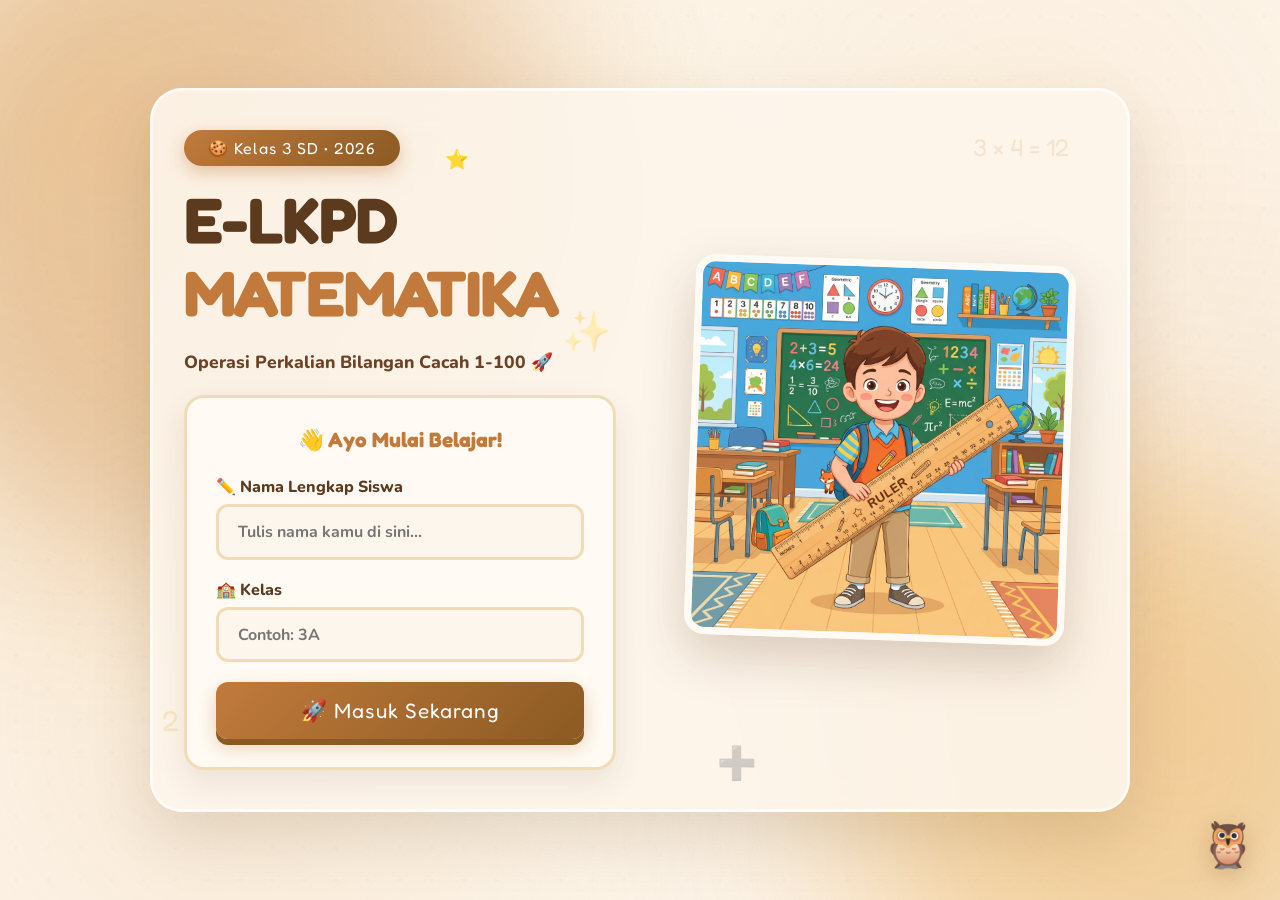
==== commit f01344b7: "Add files via upload" ====
--- a/index.html
+++ b/index.html
@@ -3,7 +3,7 @@
 <head>
   <meta charset="UTF-8">
   <meta name="viewport" content="width=device-width, initial-scale=1.0">
-  <title>E-LKPD Matematika – Penjumlahan Berulang | Kelas 3 SD</title>
+  <title>E-LKPD Matematika – Operasi Perkalian Bilangan Cacah 1-100 | Kelas 3 SD</title>
   <meta name="description" content="E-LKPD Matematika interaktif untuk siswa kelas 3 SD. Materi Penjumlahan Berulang (Perkalian).">
   <link rel="stylesheet" href="css/style.css">
   <link rel="icon" href="data:image/svg+xml,<svg xmlns='http://www.w3.org/2000/svg' viewBox='0 0 100 100'><text y='.9em' font-size='90'>📚</text></svg>">
@@ -190,12 +190,12 @@
     <div class="hero-text">
       <div class="badge">🍪 Kelas 3 SD • 2026</div>
       <h1 class="main-title">E-LKPD <span>MATEMATIKA</span></h1>
-      <p class="subtitle">Belajar Penjumlahan Berulang (Perkalian) jadi lebih seru, interaktif, dan menyenangkan! 🚀</p>
+      <p class="subtitle">Operasi Perkalian Bilangan Cacah 1-100 🚀</p>
 
       <div class="hero-form">
         <h3>👋 Ayo Mulai Belajar!</h3>
         <div class="form-group">
-          <label for="input-nama">✏️ Nama Siswa</label>
+          <label for="input-nama">✏️ Nama Lengkap Siswa</label>
           <input type="text" id="input-nama" placeholder="Tulis nama kamu di sini..."
             autocomplete="off" autocapitalize="words">
         </div>
